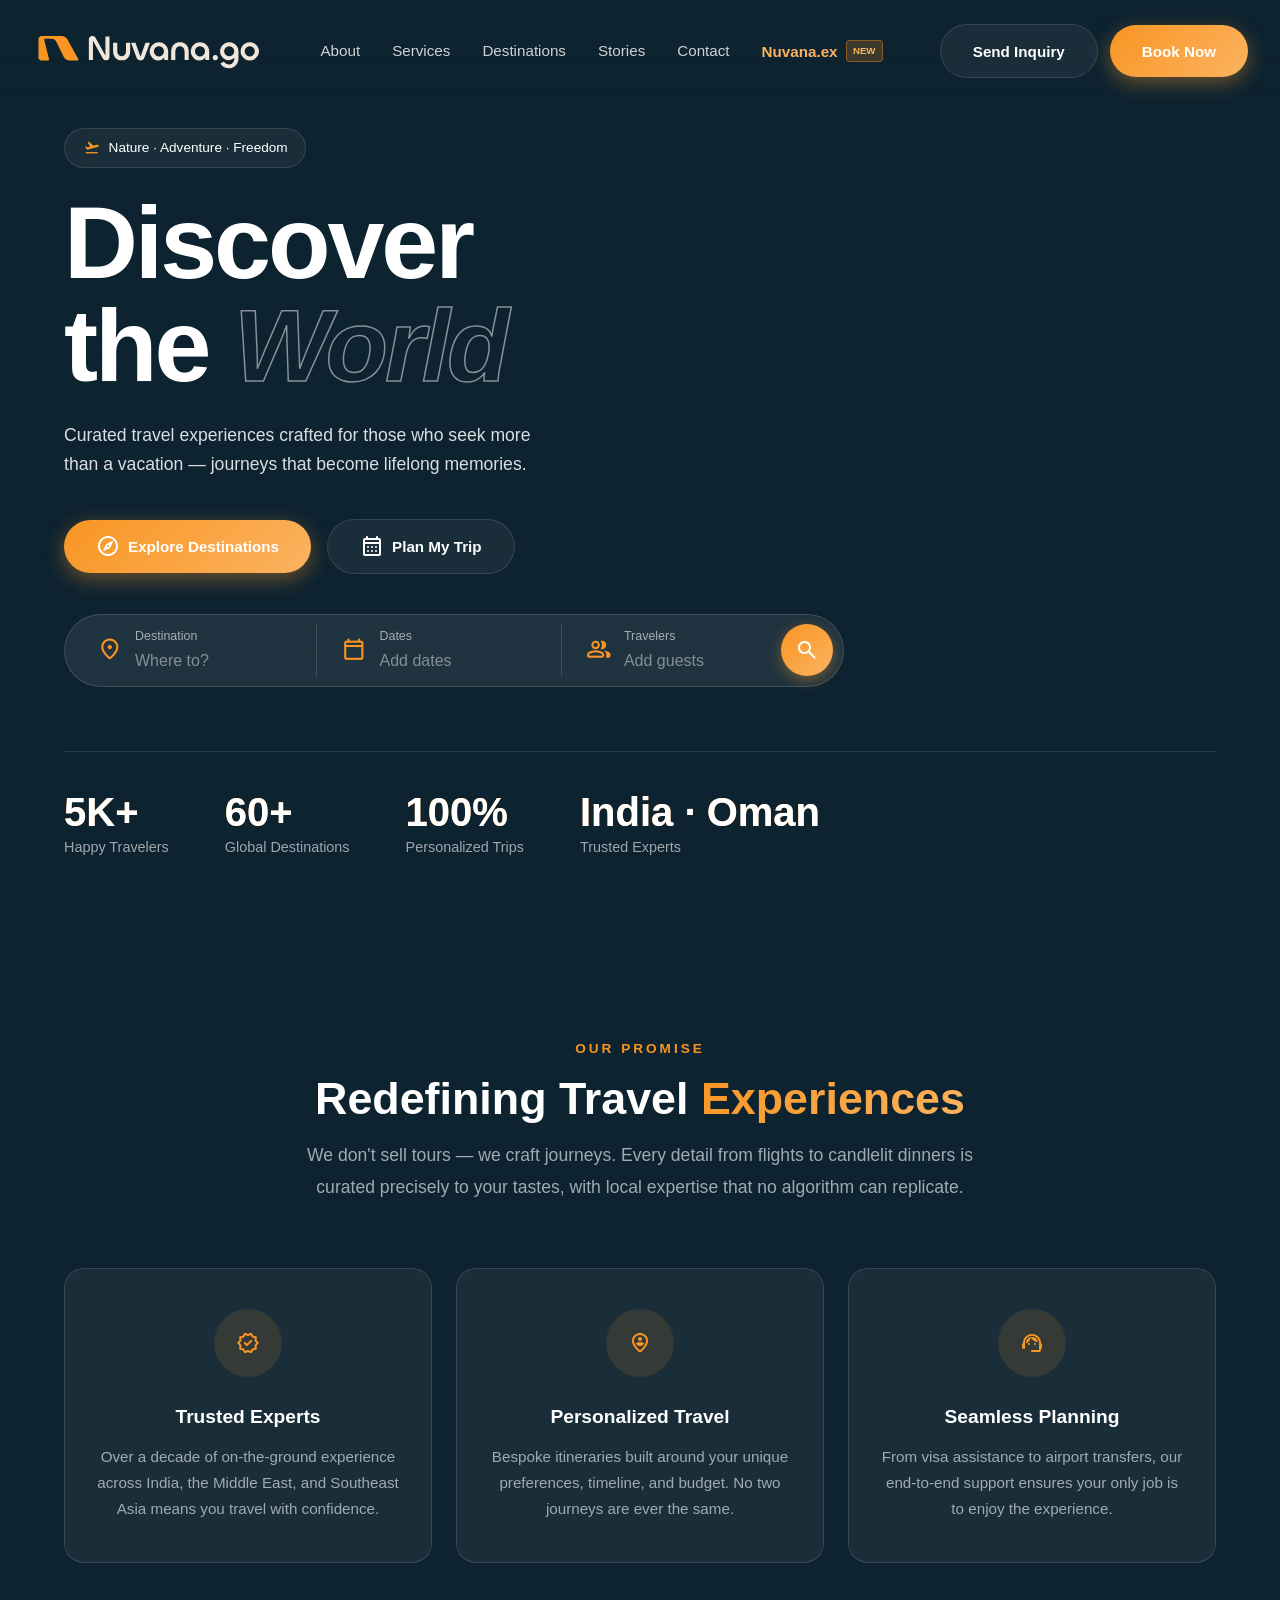
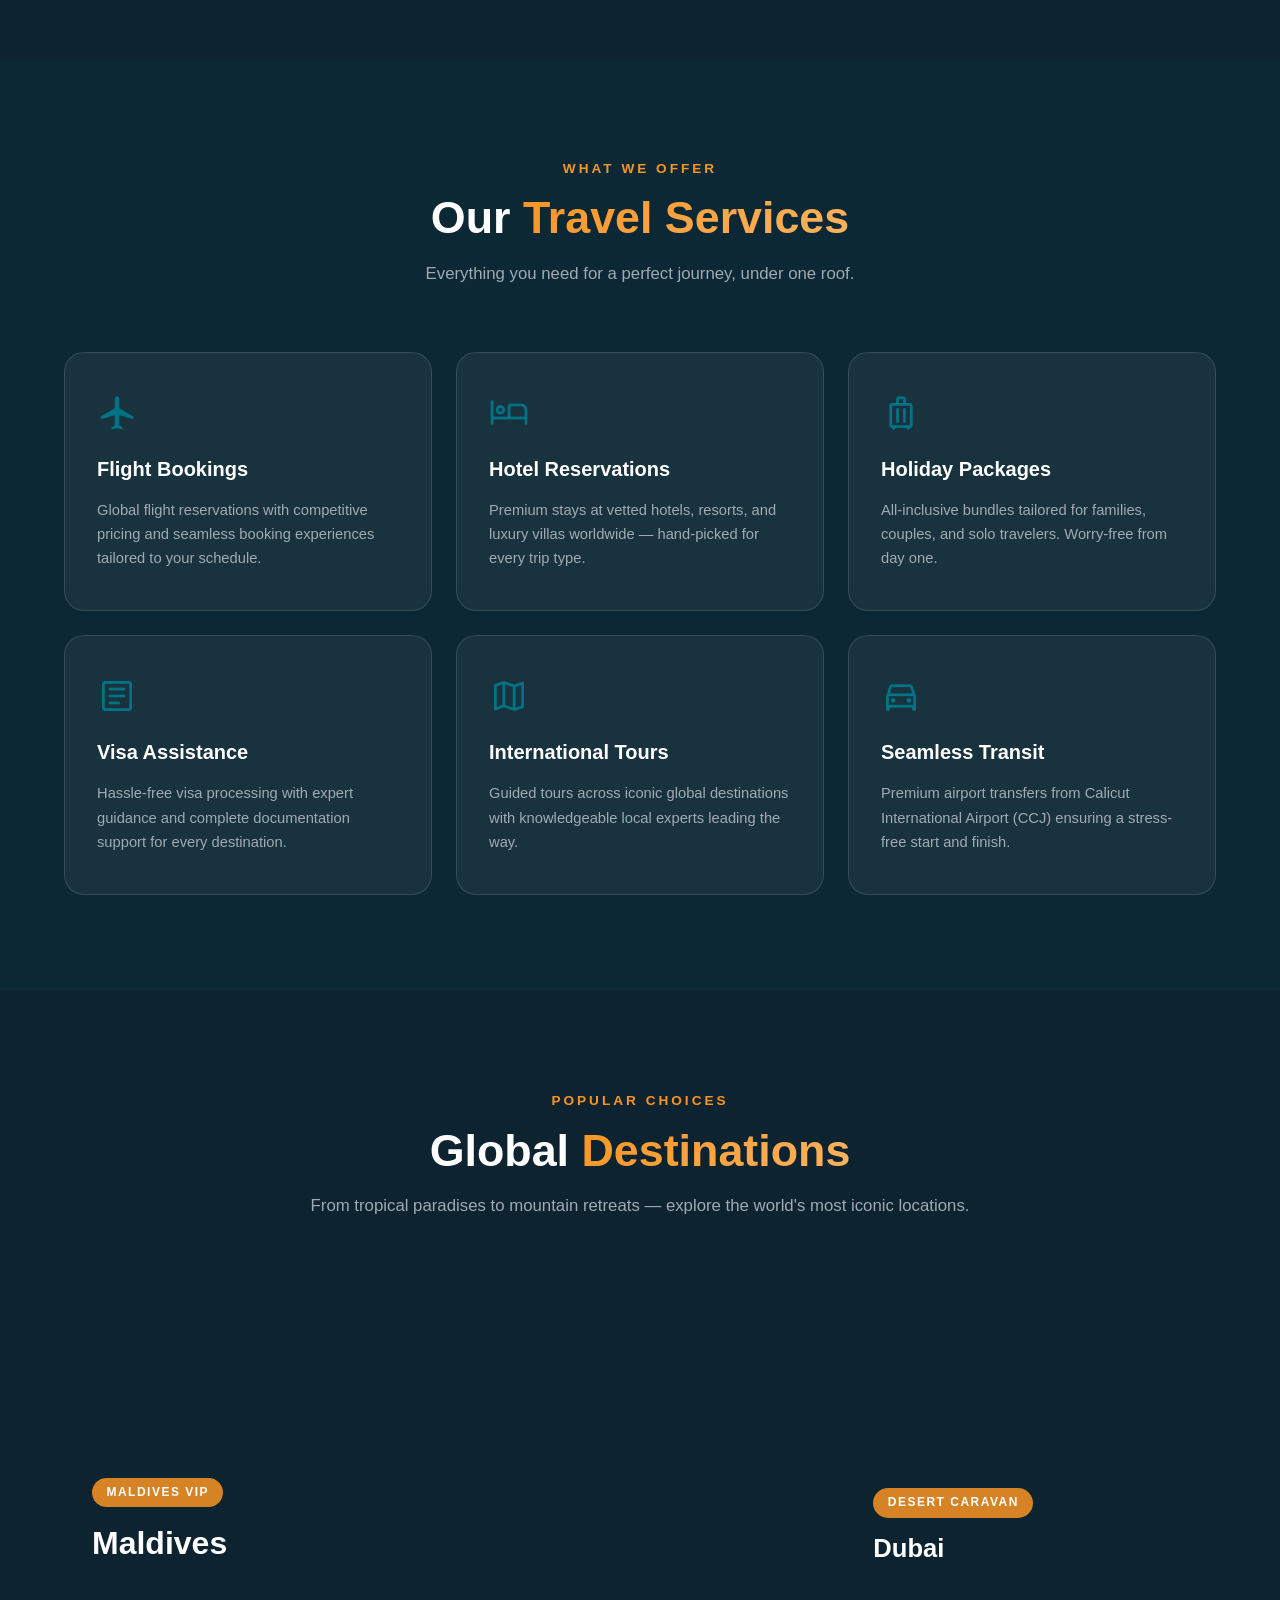
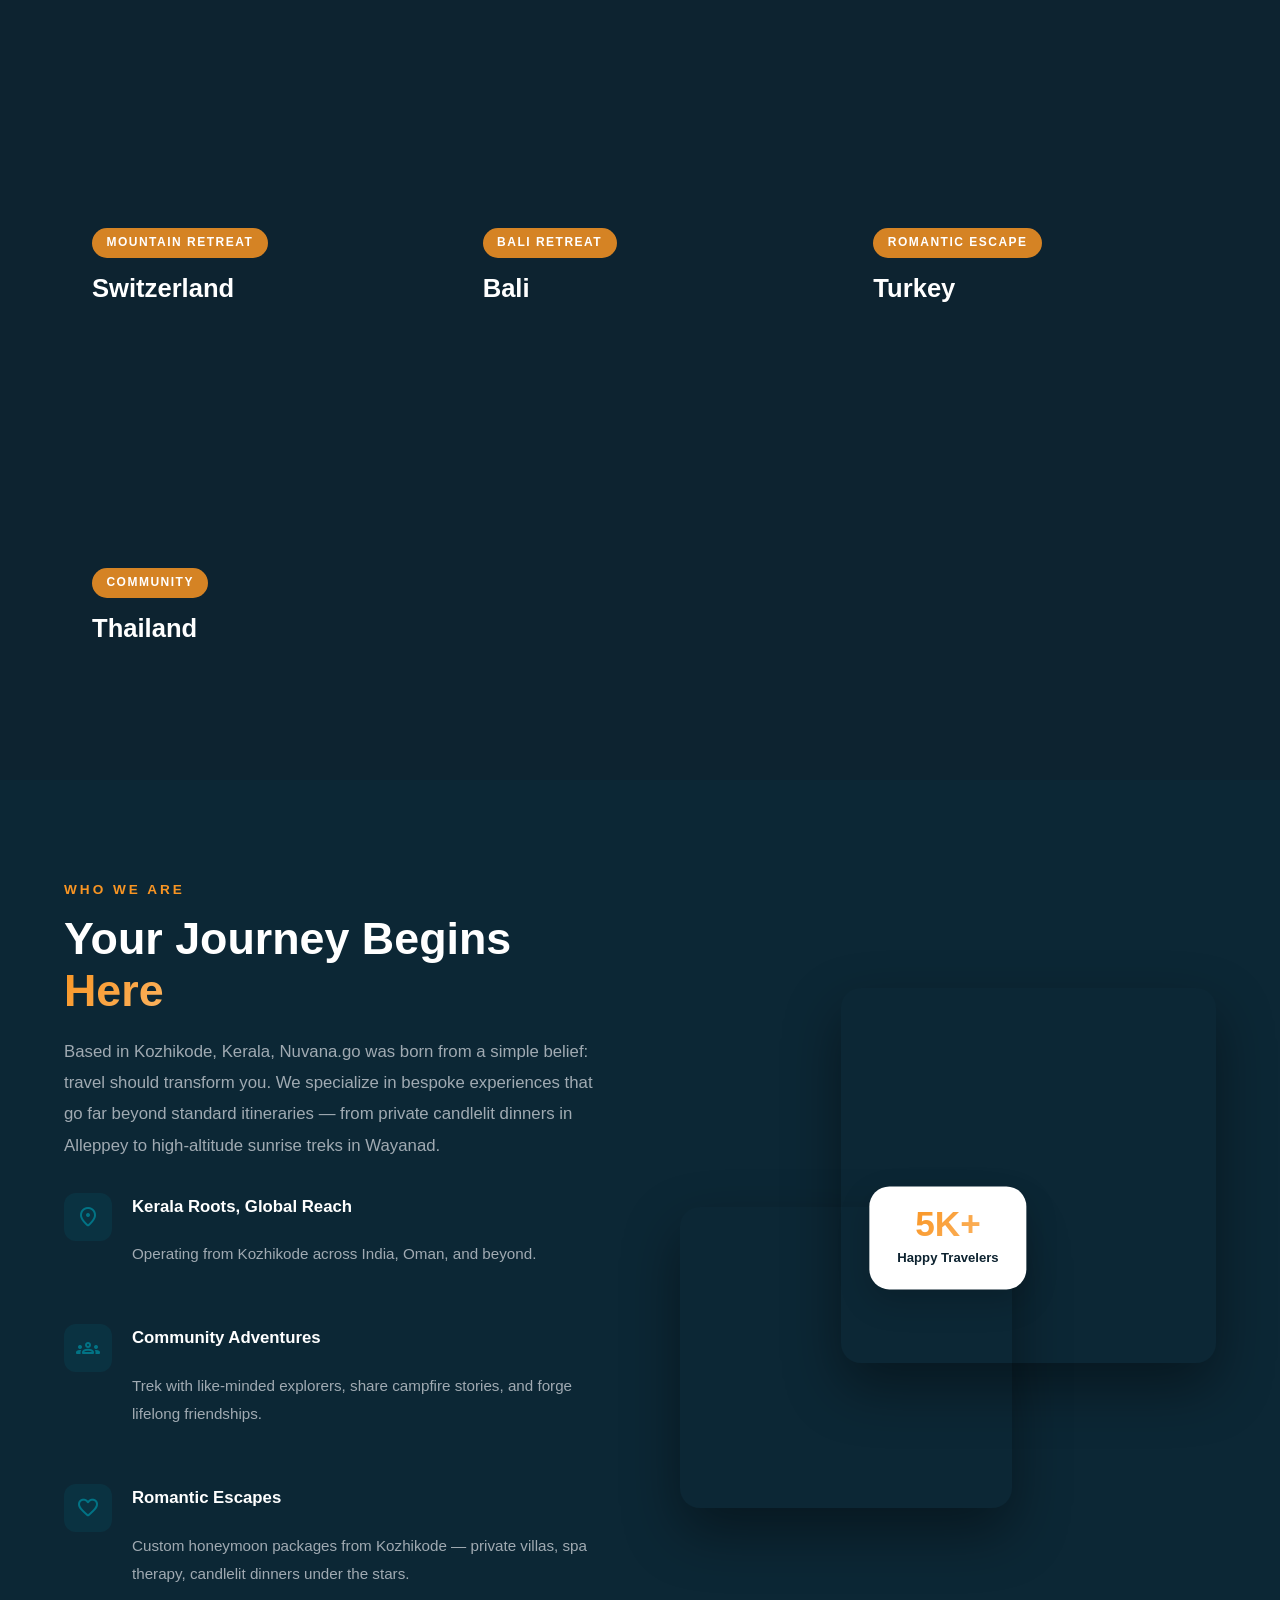
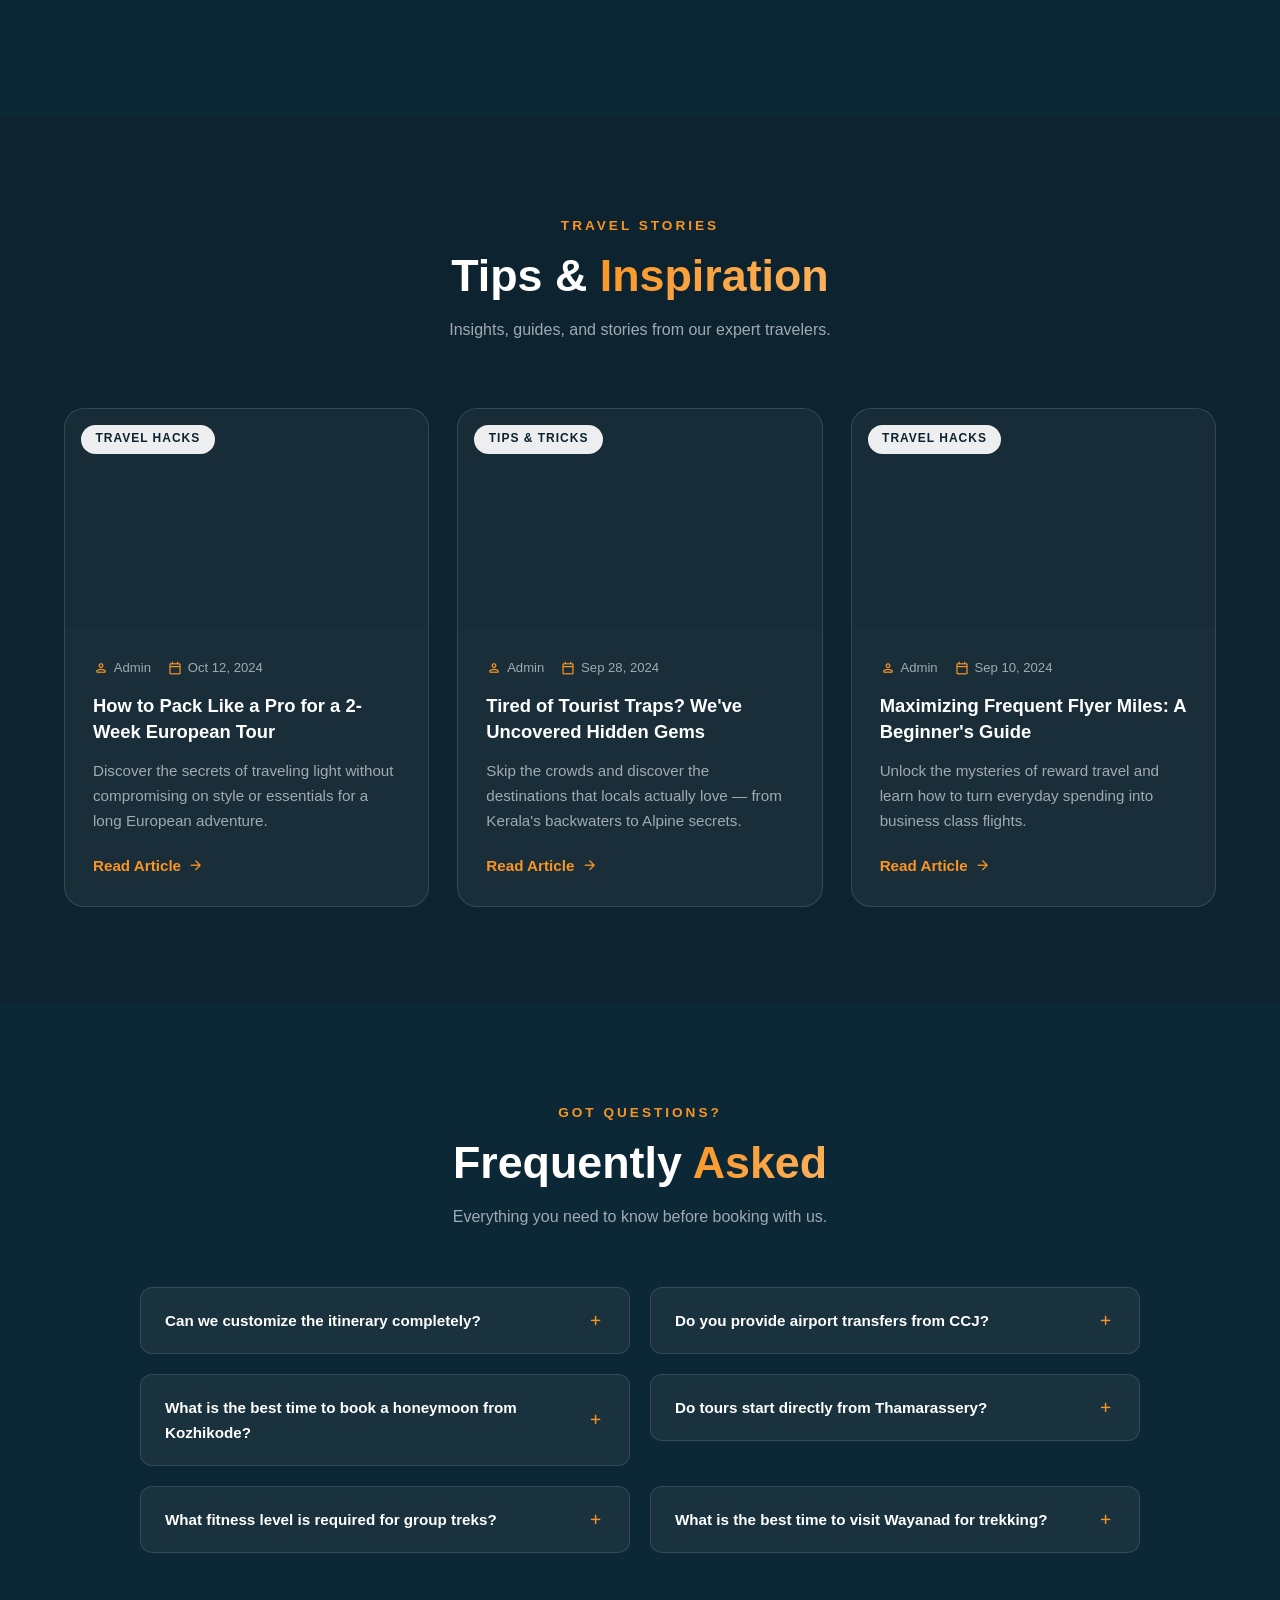
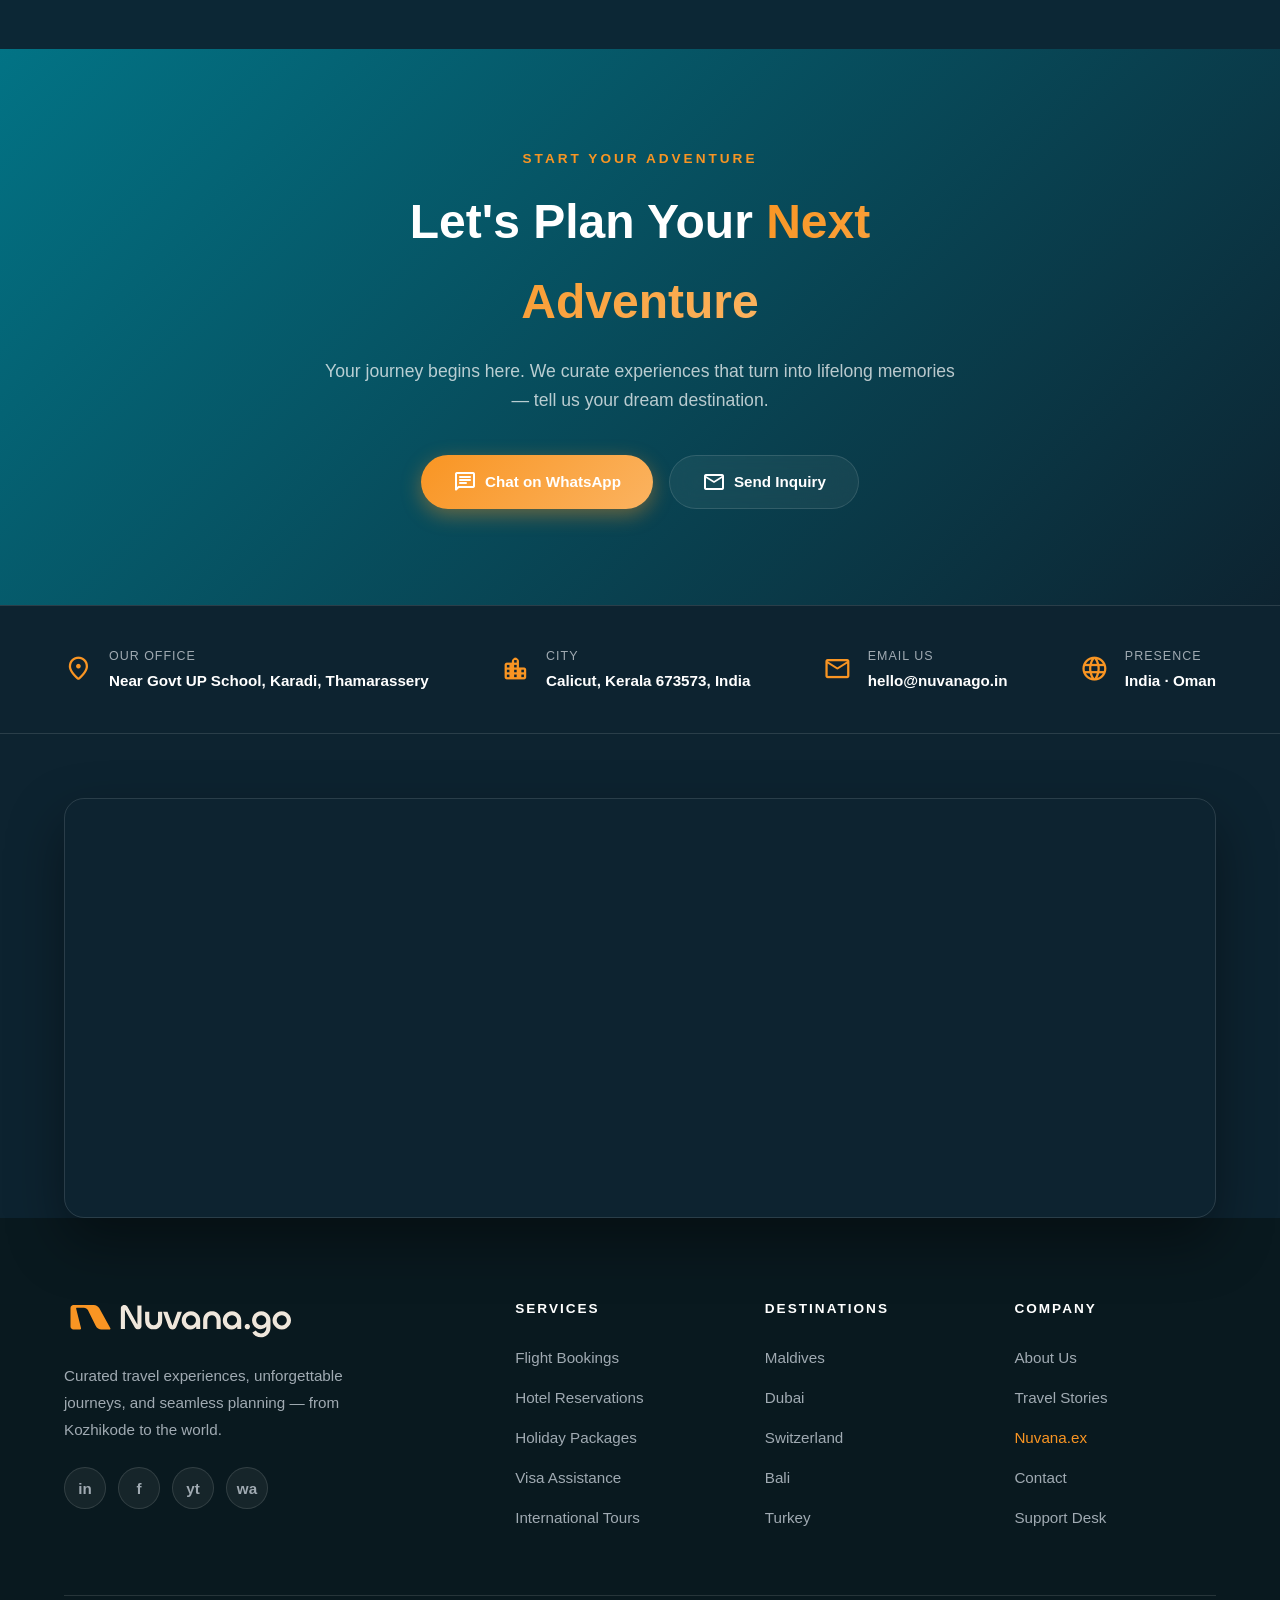
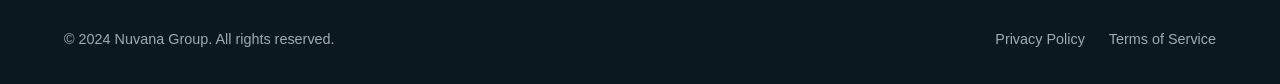
==== index.html @ dd081603 "name changes to index" ====
<!DOCTYPE html>
<html lang="en">
<head>
  <meta charset="UTF-8" />
  <meta name="viewport" content="width=device-width, initial-scale=1.0" />
  <title>Nuvana.go — Discover the World</title>
  <meta name="description" content="Nuvana.go offers curated travel experiences, unforgettable journeys, and seamless travel planning from Kozhikode, Kerala." />
  <link href="https://api.fontshare.com/v2/css?f[]=chillax@300,400,500,600,700&display=swap" rel="stylesheet" />
  <link href="https://fonts.googleapis.com/css2?family=Material+Symbols+Rounded:opsz,wght,FILL,GRAD@24,400,1,0" rel="stylesheet" />
  <style>
    /* ─── Design Tokens ─── */
    :root {
      --clr-bg:           #0d2330;
      --clr-primary:      #027385;
      --clr-accent:       #f99523;
      --clr-accent-light: #fbb360;
      --clr-secondary:    #efe7dc;
      --clr-white:        #ffffff;
      --clr-text-muted:   #a0aab2;
      --glass-bg:         rgba(239,231,220,0.06);
      --glass-border:     rgba(255,255,255,0.12);
      --shadow-sm:        0 4px 16px rgba(0,0,0,0.18);
      --shadow-md:        0 12px 32px rgba(0,0,0,0.28);
      --shadow-lg:        0 24px 56px rgba(0,0,0,0.40);
      --radius-sm:        12px;
      --radius-md:        20px;
      --radius-lg:        32px;
      --transition:       0.38s cubic-bezier(0.25,0.46,0.45,0.94);
      --font:             'Chillax', sans-serif;
    }

    /* ─── Reset ─── */
    *, *::before, *::after { box-sizing: border-box; margin: 0; padding: 0; }
    html { scroll-behavior: smooth; font-size: 16px; }
    body {
      font-family: var(--font);
      background: var(--clr-bg);
      color: var(--clr-white);
      line-height: 1.65;
      overflow-x: hidden;
    }
    a { color: inherit; text-decoration: none; transition: var(--transition); }
    ul { list-style: none; }
    img { max-width: 100%; display: block; }
    button { cursor: pointer; font-family: var(--font); border: none; background: none; }

    /* ─── Utility ─── */
    .container { width: 100%; max-width: 1200px; margin: 0 auto; padding: 0 1.5rem; }
    .container--wide { max-width: 1400px; padding: 0 2rem; }
    .section { padding: 6rem 0; position: relative; }
    .gradient-text {
      background: linear-gradient(135deg, var(--clr-accent), var(--clr-accent-light));
      -webkit-background-clip: text; background-clip: text; color: transparent;
    }
    .subtitle {
      display: inline-block;
      color: var(--clr-accent);
      font-size: 0.85rem;
      font-weight: 600;
      letter-spacing: 3px;
      text-transform: uppercase;
      margin-bottom: 0.75rem;
    }
    .section-title { font-size: clamp(2rem, 5vw, 2.8rem); font-weight: 700; line-height: 1.15; }
    .text-center { text-align: center; }

    /* ─── Brand Logo ─── */
    .brand-logo {
      width: auto;
      height: auto;
      max-width: 100%;
      max-height: 45px;
      object-fit: contain;
      flex-shrink: 0; /* Prevents squishing in flex containers */
      display: block;
    }
    .nav-logo-text {
      font-size: 1.5rem; font-weight: 700; letter-spacing: -0.03em;
      display: flex; align-items: center; gap: 0.4rem;
    }
    .nav-logo-text .dot { color: var(--clr-accent); }

    /* ─── Buttons ─── */
    .btn {
      display: inline-flex; align-items: center; justify-content: center; gap: 0.5rem;
      padding: 0.85rem 2rem; border-radius: 50px;
      font-weight: 600; font-size: 0.95rem; font-family: var(--font);
      transition: var(--transition); position: relative; overflow: hidden;
      border: none; cursor: pointer;
    }
    .btn-primary {
      background: linear-gradient(135deg, var(--clr-accent), var(--clr-accent-light));
      color: var(--clr-white);
      box-shadow: 0 6px 20px rgba(249,149,35,0.40);
    }
    .btn-primary:hover { transform: translateY(-3px); box-shadow: 0 10px 30px rgba(249,149,35,0.55); }
    .btn-glass {
      background: var(--glass-bg);
      backdrop-filter: blur(12px); -webkit-backdrop-filter: blur(12px);
      border: 1px solid var(--glass-border); color: var(--clr-white);
    }
    .btn-glass:hover { background: rgba(255,255,255,0.12); transform: translateY(-2px); }

    /* ─── Navbar ─── */
    .navbar {
      position: fixed; top: 0; left: 0; width: 100%;
      z-index: 100; padding: 1.5rem 0;
      transition: var(--transition);
    }
    .navbar.scrolled {
      background: rgba(13,35,48,0.92);
      backdrop-filter: blur(16px); -webkit-backdrop-filter: blur(16px);
      border-bottom: 1px solid var(--glass-border);
      padding: 1rem 0;
      box-shadow: var(--shadow-sm);
    }
    .nav-inner {
      display: flex; align-items: center; justify-content: space-between;
    }
    .nav-logo { display: flex; align-items: center; z-index: 101; }
    
    .nav-links { display: flex; align-items: center; gap: 2rem; }
    .nav-link {
      font-size: 0.95rem; font-weight: 500; opacity: 0.8;
      transition: var(--transition);
    }
    .nav-link:hover { opacity: 1; color: var(--clr-accent); }
    
    /* Special styling for Nuvana.ex */
    .nav-link.highlight {
      color: var(--clr-accent-light);
      font-weight: 600;
      display: flex;
      align-items: center;
      gap: 0.25rem;
      opacity: 1;
    }
    .nav-link.highlight::after {
      content: 'NEW';
      background: rgba(249,149,35,0.2);
      color: var(--clr-accent-light);
      font-size: 0.6rem;
      padding: 0.15rem 0.4rem;
      border-radius: 4px;
      margin-left: 0.25rem;
      border: 1px solid rgba(249,149,35,0.4);
    }

    .nav-cta { display: flex; align-items: center; gap: 0.75rem; }
    
    /* Mobile Menu Button */
    .mobile-btn {
      display: none; flex-direction: column; justify-content: space-between;
      width: 28px; height: 20px; cursor: pointer; z-index: 102;
    }
    .mobile-btn span {
      display: block; height: 2.5px; width: 100%;
      background: var(--clr-white); border-radius: 99px;
      transition: all 0.4s cubic-bezier(0.68, -0.55, 0.265, 1.55);
    }
    .mobile-btn.active span:nth-child(1) { transform: translateY(8.5px) rotate(45deg); }
    .mobile-btn.active span:nth-child(2) { opacity: 0; }
    .mobile-btn.active span:nth-child(3) { transform: translateY(-9px) rotate(-45deg); }

    /* Mobile Menu Drawer */
    .mobile-menu {
      position: fixed; top: 0; left: 0; width: 100%; height: 100vh;
      background: rgba(13,35,48,0.98);
      backdrop-filter: blur(20px); -webkit-backdrop-filter: blur(20px);
      z-index: 99;
      display: flex; flex-direction: column; align-items: center; justify-content: center;
      gap: 2rem;
      opacity: 0; pointer-events: none;
      transform: translateY(-20px);
      transition: var(--transition);
    }
    .mobile-menu.open {
      opacity: 1; pointer-events: auto; transform: translateY(0);
    }
    .mobile-menu .nav-link { font-size: 1.25rem; }
    .mobile-menu .nav-cta { display: flex; flex-direction: column; width: 100%; max-width: 250px; margin-top: 1rem; }
    .mobile-menu .btn { width: 100%; }

    /* ─── Hero ─── */
    .hero {
      min-height: 100vh;
      display: flex; flex-direction: column; justify-content: flex-end;
      position: relative; overflow: hidden; padding-bottom: 5rem;
    }
    .hero-bg {
      position: absolute; inset: 0; z-index: 0;
      background:
        linear-gradient(to bottom, rgba(13,35,48,0.3) 0%, rgba(13,35,48,0) 35%, rgba(13,35,48,0.7) 75%, var(--clr-bg) 100%),
        url('https://images.unsplash.com/photo-1476514525535-07fb3b4ae5f1?w=1600&auto=format&fit=crop&q=80') center/cover no-repeat;
    }
    .hero-content { position: relative; z-index: 2; padding-top: 8rem; }
    .hero-badge {
      display: inline-flex; align-items: center; gap: 0.5rem;
      background: var(--glass-bg); backdrop-filter: blur(10px);
      border: 1px solid var(--glass-border);
      border-radius: 50px; padding: 0.5rem 1.1rem;
      font-size: 0.85rem; font-weight: 500; margin-bottom: 1.5rem;
    }
    .hero-badge .material-symbols-rounded { font-size: 1.1rem; color: var(--clr-accent); }
    .hero-title {
      font-size: clamp(3.2rem, 8vw, 7.5rem);
      font-weight: 700; line-height: 1;
      letter-spacing: -0.03em;
      margin-bottom: 1.5rem;
    }
    .hero-title .italic {
      font-style: italic;
      -webkit-text-stroke: 1.5px rgba(255,255,255,0.5);
      color: transparent;
    }
    .hero-sub {
      color: rgba(255,255,255,0.85);
      font-size: 1.1rem; max-width: 480px;
      margin-bottom: 2.5rem;
    }
    .hero-actions { display: flex; align-items: center; gap: 1rem; flex-wrap: wrap; }
    .hero-stats {
      display: flex; gap: 3.5rem;
      margin-top: 4rem; padding-top: 2.5rem;
      border-top: 1px solid rgba(255,255,255,0.1);
    }
    .hero-stat h3 {
      font-size: clamp(2rem, 4vw, 2.5rem); font-weight: 700; line-height: 1;
      color: var(--clr-white);
    }
    .hero-stat p { font-size: 0.9rem; color: rgba(255,255,255,0.6); margin-top: 0.25rem; }

    /* ─── Search Widget ─── */
    .search-bar {
      display: flex; align-items: stretch;
      background: rgba(255,255,255,0.08);
      backdrop-filter: blur(20px); -webkit-backdrop-filter: blur(20px);
      border: 1px solid rgba(255,255,255,0.14);
      border-radius: 100px;
      padding: 0.6rem 0.6rem 0.6rem 2rem;
      gap: 0; max-width: 780px;
      margin-top: 2.5rem;
    }
    .search-field {
      display: flex; align-items: center; gap: 0.75rem;
      flex: 1; min-width: 0;
    }
    .search-field + .search-field {
      border-left: 1px solid rgba(255,255,255,0.15);
      padding-left: 1.5rem; margin-left: 1.5rem;
    }
    .search-field .material-symbols-rounded { color: var(--clr-accent); font-size: 1.6rem; flex-shrink: 0; }
    .search-field label { font-size: 0.78rem; color: rgba(255,255,255,0.6); font-weight: 500; display: block; margin-bottom: 2px;}
    .search-field input {
      background: none; border: none; outline: none;
      color: var(--clr-white); font-family: var(--font);
      font-size: 1rem; font-weight: 600; width: 100%;
    }
    .search-field input::placeholder { color: rgba(255,255,255,0.45); font-weight: 400; }
    .btn-search {
      background: linear-gradient(135deg, var(--clr-accent), var(--clr-accent-light));
      color: var(--clr-white); border-radius: 50px;
      width: 52px; height: 52px;
      display: flex; align-items: center; justify-content: center;
      flex-shrink: 0; box-shadow: 0 4px 14px rgba(249,149,35,0.4);
      transition: var(--transition);
    }
    .btn-search:hover { transform: scale(1.05); box-shadow: 0 6px 22px rgba(249,149,35,0.6); }

    /* ─── Why Us ─── */
    .why-section { background: var(--clr-bg); }
    .why-intro { max-width: 680px; margin: 0 auto 4rem; text-align: center; }
    .why-intro p { color: var(--clr-text-muted); font-size: 1.1rem; line-height: 1.8; margin-top: 1rem; }
    .why-grid { display: grid; grid-template-columns: repeat(3, 1fr); gap: 1.5rem; }
    .why-card {
      background: var(--glass-bg); border: 1px solid var(--glass-border);
      border-radius: var(--radius-md); padding: 2.5rem 2rem;
      text-align: center; transition: var(--transition);
    }
    .why-card:hover { border-color: rgba(249,149,35,0.3); transform: translateY(-6px); box-shadow: var(--shadow-md); }
    .why-icon {
      width: 68px; height: 68px;
      background: rgba(249,149,35,0.12); border-radius: 50%;
      display: flex; align-items: center; justify-content: center;
      margin: 0 auto 1.5rem; font-size: 2rem; color: var(--clr-accent);
    }
    .why-card h4 { font-size: 1.2rem; margin-bottom: 0.75rem; }
    .why-card p { color: var(--clr-text-muted); font-size: 0.95rem; line-height: 1.7; }

    /* ─── Services ─── */
    .services-section { background: rgba(2,115,133,0.06); }
    .services-header { text-align: center; margin-bottom: 4rem; }
    .services-header p { color: var(--clr-text-muted); margin-top: 1rem; font-size: 1.05rem; }
    .services-grid { display: grid; grid-template-columns: repeat(auto-fit, minmax(300px, 1fr)); gap: 1.5rem; }
    .service-card {
      background: var(--glass-bg); border: 1px solid var(--glass-border);
      border-radius: var(--radius-md); padding: 2.5rem 2rem;
      position: relative; overflow: hidden; transition: var(--transition);
    }
    .service-card::before {
      content: ''; position: absolute; inset: 0;
      background: linear-gradient(135deg, var(--clr-primary), var(--clr-bg));
      opacity: 0; transition: var(--transition); z-index: 0;
    }
    .service-card:hover { transform: translateY(-8px); border-color: transparent; box-shadow: var(--shadow-md); }
    .service-card:hover::before { opacity: 1; }
    .service-card > * { position: relative; z-index: 1; }
    .service-icon {
      font-size: 2.5rem; color: var(--clr-primary);
      margin-bottom: 1.25rem; transition: var(--transition);
      display: block;
    }
    .service-card:hover .service-icon { color: var(--clr-accent); transform: scale(1.1) rotate(5deg); }
    .service-card h3 { font-size: 1.25rem; margin-bottom: 0.75rem; transition: var(--transition); }
    .service-card p { color: var(--clr-text-muted); font-size: 0.92rem; line-height: 1.65; transition: var(--transition); }
    .service-card:hover p { color: rgba(255,255,255,0.8); }

    /* ─── Destinations ─── */
    .destinations-section { overflow: hidden; }
    .dest-header { text-align: center; margin-bottom: 4rem; }
    .dest-header p { color: var(--clr-text-muted); margin-top: 1rem; font-size: 1.05rem; }
    .dest-grid {
      display: grid;
      grid-template-columns: repeat(3, 1fr);
      grid-template-rows: auto auto;
      gap: 1.25rem;
    }
    .dest-card {
      border-radius: var(--radius-md); overflow: hidden;
      position: relative; cursor: pointer; min-height: 320px;
    }
    .dest-card.featured { grid-column: span 2; }
    .dest-img {
      position: absolute; inset: 0;
      background-size: cover; background-position: center;
      transition: transform 0.6s cubic-bezier(0.25,0.46,0.45,0.94);
    }
    .dest-card:hover .dest-img { transform: scale(1.08); }
    .dest-overlay {
      position: absolute; bottom: 0; left: 0; right: 0;
      background: linear-gradient(to top, rgba(13,35,48,0.95) 0%, rgba(13,35,48,0) 100%);
      padding: 3rem 1.75rem 1.75rem;
      transform: translateY(0);
    }
    .dest-tag {
      display: inline-block;
      background: rgba(249,149,35,0.85);
      backdrop-filter: blur(6px);
      color: var(--clr-white);
      font-size: 0.75rem; font-weight: 700;
      text-transform: uppercase; letter-spacing: 1.5px;
      padding: 0.3rem 0.9rem; border-radius: 50px;
      margin-bottom: 0.6rem;
    }
    .dest-overlay h3 { font-size: 1.6rem; color: var(--clr-white); margin-bottom: 0.4rem; }
    .dest-card.featured .dest-overlay h3 { font-size: 2rem; }
    .dest-overlay p {
      color: rgba(255,255,255,0.8); font-size: 0.95rem;
      max-height: 0; overflow: hidden;
      transition: max-height 0.4s ease, opacity 0.4s ease, margin 0.4s ease;
      opacity: 0; margin-top: 0;
    }
    @media (hover: hover) {
      .dest-card:hover .dest-overlay p { max-height: 100px; opacity: 1; margin-top: 0.5rem; }
    }
    @media (hover: none) {
      .dest-overlay p { max-height: 100px; opacity: 1; margin-top: 0.5rem; }
    }
    
    /* destination bg images */
    .dest-maldives   { background-image: url('https://images.unsplash.com/photo-1514282401047-d79a71a590e8?w=800&auto=format&q=75'); }
    .dest-dubai      { background-image: url('https://images.unsplash.com/photo-1512453979798-5ea266f8880c?w=800&auto=format&q=75'); }
    .dest-switzerland{ background-image: url('https://images.unsplash.com/photo-1530122037265-a5f1f91d3b99?w=800&auto=format&q=75'); }
    .dest-bali       { background-image: url('https://images.unsplash.com/photo-1537996194471-e657df975ab4?w=800&auto=format&q=75'); }
    .dest-turkey     { background-image: url('https://images.unsplash.com/photo-1541432901042-2d8bd64b4a9b?w=800&auto=format&q=75'); }
    .dest-thailand   { background-image: url('https://images.unsplash.com/photo-1504214208698-ea1916a2195a?w=800&auto=format&q=75'); }

    /* ─── About ─── */
    .about-section { background: rgba(2,115,133,0.05); }
    .about-grid { display: grid; grid-template-columns: 1fr 1fr; gap: 5rem; align-items: center; }
    .about-text p { color: var(--clr-text-muted); font-size: 1.05rem; line-height: 1.85; margin: 1.25rem 0 2rem; }
    .values-list { display: flex; flex-direction: column; gap: 1.5rem; }
    .value-item { display: flex; align-items: flex-start; gap: 1.25rem; }
    .value-icon {
      width: 48px; height: 48px; flex-shrink: 0;
      background: rgba(2,115,133,0.15); border-radius: var(--radius-sm);
      display: flex; align-items: center; justify-content: center;
      color: var(--clr-primary); font-size: 1.6rem;
    }
    .value-item h4 { font-size: 1.05rem; margin-bottom: 0.25rem; }
    .value-item p { color: var(--clr-text-muted); font-size: 0.95rem; }
    .about-visual { position: relative; }
    .img-stack { position: relative; height: 520px; }
    .img-card {
      position: absolute; border-radius: var(--radius-md);
      background-size: cover; background-position: center;
      box-shadow: var(--shadow-lg);
    }
    .img-card-1 {
      width: 70%; height: 72%; top: 0; right: 0;
      background-image: url('https://images.unsplash.com/photo-1469854523086-cc02fe5d8800?w=600&auto=format&q=80');
    }
    .img-card-2 {
      width: 62%; height: 58%; bottom: 0; left: 0; z-index: 2;
      background-image: url('https://images.unsplash.com/photo-1501555088652-021faa106b9b?w=600&auto=format&q=80');
    }
    .floating-badge {
      position: absolute; top: 48%; left: 50%;
      transform: translate(-50%, -50%);
      z-index: 3;
      background: var(--clr-white); border-radius: var(--radius-md);
      padding: 1.25rem 1.75rem; text-align: center;
      box-shadow: 0 12px 32px rgba(0,0,0,0.18);
      animation: float 3.5s ease-in-out infinite;
    }
    .floating-badge .num {
      font-size: 2.2rem; font-weight: 800; line-height: 1;
      background: linear-gradient(135deg, var(--clr-accent), var(--clr-accent-light));
      -webkit-background-clip: text; background-clip: text; color: transparent;
    }
    .floating-badge .label { font-size: 0.82rem; font-weight: 600; color: var(--clr-bg); margin-top: 0.2rem; }
    @keyframes float { 0%,100%{transform:translate(-50%,-50%) translateY(0)} 50%{transform:translate(-50%,-50%) translateY(-10px)} }

    /* ─── Blog ─── */
    .blog-section { background: var(--clr-bg); }
    .blog-header { text-align: center; margin-bottom: 4rem; }
    .blog-header p { color: var(--clr-text-muted); margin-top: 1rem; }
    .blog-grid { display: grid; grid-template-columns: repeat(3, 1fr); gap: 1.75rem; }
    .blog-card {
      background: var(--glass-bg); border: 1px solid var(--glass-border);
      border-radius: var(--radius-md); overflow: hidden;
      display: flex; flex-direction: column;
      transition: var(--transition);
    }
    .blog-card:hover { transform: translateY(-8px); box-shadow: var(--shadow-md); border-color: rgba(249,149,35,0.2); }
    .blog-thumb {
      height: 220px; position: relative; overflow: hidden;
      background-size: cover; background-position: center;
    }
    .blog-thumb::after {
      content: ''; position: absolute; inset: 0;
      background: rgba(13,35,48,0.2); transition: var(--transition);
    }
    .blog-card:hover .blog-thumb::after { background: transparent; }
    .blog-category {
      position: absolute; top: 1rem; left: 1rem; z-index: 1;
      background: rgba(255,255,255,0.92); backdrop-filter: blur(6px);
      color: var(--clr-bg); font-size: 0.75rem; font-weight: 700;
      text-transform: uppercase; letter-spacing: 1px;
      padding: 0.3rem 0.9rem; border-radius: 50px;
    }
    .blog-body { padding: 1.75rem; flex: 1; display: flex; flex-direction: column; }
    .blog-meta {
      display: flex; gap: 1rem; align-items: center;
      color: var(--clr-text-muted); font-size: 0.82rem;
      margin-bottom: 0.9rem;
    }
    .blog-meta span { display: flex; align-items: center; gap: 0.3rem; }
    .blog-meta .material-symbols-rounded { font-size: 1rem; color: var(--clr-accent); }
    .blog-card h3 { color: var(--clr-white); font-size: 1.15rem; line-height: 1.45; margin-bottom: 0.75rem; transition: var(--transition); }
    .blog-card:hover h3 { color: var(--clr-accent); }
    .blog-card p { color: var(--clr-text-muted); font-size: 0.95rem; line-height: 1.65; flex: 1; margin-bottom: 1.25rem; }
    .read-more {
      display: inline-flex; align-items: center; gap: 0.4rem;
      color: var(--clr-accent); font-weight: 600; font-size: 0.95rem;
    }
    .read-more .material-symbols-rounded { font-size: 1.1rem; transition: transform 0.3s; }
    .blog-card:hover .read-more .material-symbols-rounded { transform: translateX(5px); }
    .blog-thumb-1 { background-image: url('https://images.unsplash.com/photo-1558618666-fcd25c85cd64?w=600&auto=format&q=75'); }
    .blog-thumb-2 { background-image: url('https://images.unsplash.com/photo-1436491865332-7a61a109cc05?w=600&auto=format&q=75'); }
    .blog-thumb-3 { background-image: url('https://images.unsplash.com/photo-1506197603052-3cc9c3a201bd?w=600&auto=format&q=75'); }

    /* ─── FAQ ─── */
    .faq-section { background: rgba(2,115,133,0.05); }
    .faq-header { text-align: center; margin-bottom: 3.5rem; }
    .faq-header p { color: var(--clr-text-muted); margin-top: 1rem; }
    .faq-grid { display: grid; grid-template-columns: 1fr 1fr; gap: 1.25rem; max-width: 1000px; margin: 0 auto; }
    .faq-item {
      background: var(--glass-bg); border: 1px solid var(--glass-border);
      border-radius: var(--radius-sm); overflow: hidden;
      transition: var(--transition);
      align-self: start;
    }
    .faq-item.open { border-color: rgba(249,149,35,0.3); background: rgba(255,255,255,0.02); }
    .faq-q {
      display: flex; align-items: center; justify-content: space-between;
      gap: 1rem; padding: 1.25rem 1.5rem;
      cursor: pointer; font-weight: 600; font-size: 0.95rem;
      user-select: none;
    }
    .faq-q .material-symbols-rounded {
      font-size: 1.2rem; color: var(--clr-accent);
      flex-shrink: 0; transition: transform 0.4s ease;
    }
    .faq-item.open .faq-q .material-symbols-rounded { transform: rotate(45deg); }
    .faq-a {
      padding: 0 1.5rem; max-height: 0; overflow: hidden;
      color: var(--clr-text-muted); font-size: 0.95rem; line-height: 1.7;
      transition: max-height 0.4s ease, padding 0.4s ease;
    }
    .faq-item.open .faq-a { max-height: 300px; padding: 0 1.5rem 1.25rem; }

    /* ─── CTA ─── */
    .cta-section {
      position: relative; overflow: hidden; text-align: center;
      background: linear-gradient(135deg, var(--clr-primary) 0%, var(--clr-bg) 100%);
    }
    .cta-section::before {
      content: ''; position: absolute; inset: 0;
      background: url('https://images.unsplash.com/photo-1476514525535-07fb3b4ae5f1?w=1200&auto=format&q=60') center/cover;
      opacity: 0.08;
    }
    .cta-inner { position: relative; z-index: 1; max-width: 640px; margin: 0 auto; }
    .cta-inner h2 { font-size: clamp(2rem, 4vw, 3rem); margin-bottom: 1rem; }
    .cta-inner p { color: rgba(255,255,255,0.72); font-size: 1.1rem; margin-bottom: 2.5rem; }
    .cta-actions { display: flex; gap: 1rem; justify-content: center; flex-wrap: wrap; }

    /* ─── Contact Strip ─── */
    .contact-strip {
      background: var(--clr-bg);
      border-top: 1px solid var(--glass-border);
      border-bottom: 1px solid var(--glass-border);
    }
    .contact-strip-inner {
      display: flex; align-items: center; justify-content: space-between;
      gap: 2rem; flex-wrap: wrap;
      padding: 2.5rem 1.5rem;
    }
    .contact-item { display: flex; align-items: center; gap: 1rem; }
    .contact-item .material-symbols-rounded { color: var(--clr-accent); font-size: 1.8rem; }
    .contact-item .label { font-size: 0.78rem; color: var(--clr-text-muted); text-transform: uppercase; letter-spacing: 1px; }
    .contact-item .value { font-weight: 600; font-size: 0.95rem; margin-top: 0.1rem; }

    /* ─── Map Container ─── */
    .map-container {
      width: 100%;
      height: 420px;
      border-radius: var(--radius-md);
      overflow: hidden;
      border: 1px solid var(--glass-border);
      box-shadow: var(--shadow-lg);
      position: relative;
    }
    .map-container iframe {
      width: 100%;
      height: 100%;
      border: 0;
      /* Converts standard Google Map into a beautiful Dark Mode theme */
      filter: invert(90%) hue-rotate(180deg) brightness(85%) contrast(90%);
      transition: var(--transition);
    }
    .map-container:hover iframe { filter: invert(90%) hue-rotate(180deg) brightness(100%) contrast(100%); }

    /* ─── Footer ─── */
    .footer { background: #09191f; padding: 5rem 0 2rem; }
    .footer-grid {
      display: grid; grid-template-columns: 2fr 1fr 1fr 1fr;
      gap: 3rem; margin-bottom: 4rem;
    }
    .footer-brand .brand-logo { margin-bottom: 1.25rem; }
    .footer-brand p { color: var(--clr-text-muted); font-size: 0.95rem; line-height: 1.75; max-width: 320px; margin-bottom: 1.5rem; }
    .social-links { display: flex; gap: 0.75rem; }
    .social-link {
      width: 42px; height: 42px; border-radius: 50%;
      background: var(--glass-bg); border: 1px solid var(--glass-border);
      display: flex; align-items: center; justify-content: center;
      font-size: 0.95rem; font-weight: 700; color: var(--clr-text-muted);
      transition: var(--transition);
    }
    .social-link:hover { background: var(--clr-accent); color: var(--clr-white); border-color: transparent; transform: translateY(-3px);}
    .footer-col h4 { font-size: 0.85rem; text-transform: uppercase; letter-spacing: 2px; color: var(--clr-white); margin-bottom: 1.5rem; }
    .footer-col ul { display: flex; flex-direction: column; gap: 0.85rem; }
    .footer-col a { color: var(--clr-text-muted); font-size: 0.95rem; transition: var(--transition); }
    .footer-col a:hover { color: var(--clr-accent); }
    .footer-bottom {
      border-top: 1px solid var(--glass-border);
      padding-top: 2rem;
      display: flex; align-items: center; justify-content: space-between;
      flex-wrap: wrap; gap: 1rem;
    }
    .footer-bottom p { color: var(--clr-text-muted); font-size: 0.9rem; }
    .footer-legal { display: flex; gap: 1.5rem; }
    .footer-legal a { color: var(--clr-text-muted); font-size: 0.9rem; transition: var(--transition); }
    .footer-legal a:hover { color: var(--clr-accent); }

    /* ─── Animations ─── */
    .reveal { opacity: 0; transform: translateY(32px); transition: opacity 0.7s ease, transform 0.7s ease; }
    .reveal.visible { opacity: 1; transform: translateY(0); }

    /* ─── Responsive (Tablets & Mobile) ─── */
    @media (max-width: 1024px) {
      .about-grid { grid-template-columns: 1fr; gap: 3rem; }
      .about-visual { display: none; }
      .footer-grid { grid-template-columns: 1fr 1fr; }
      .dest-grid { grid-template-columns: 1fr 1fr; }
      .dest-card.featured { grid-column: span 2; }
    }
    @media (max-width: 768px) {
      .section { padding: 4rem 0; }
      .nav-links, .nav-cta { display: none; }
      .mobile-btn { display: flex; }
      .why-grid { grid-template-columns: 1fr; }
      .services-grid { grid-template-columns: 1fr; }
      .dest-grid { grid-template-columns: 1fr; }
      .dest-card.featured { grid-column: span 1; }
      .dest-card { min-height: 380px; }
      .blog-grid { grid-template-columns: 1fr; }
      .faq-grid { grid-template-columns: 1fr; }
      .footer-grid { grid-template-columns: 1fr; gap: 2rem; }
      .hero-stats { flex-direction: column; gap: 2rem; border-top: none; padding-top: 1rem; margin-top: 2.5rem;}
      
      .contact-strip-inner { flex-direction: column; align-items: flex-start; gap: 1.5rem;}
      .cta-actions { flex-direction: column; }
      .cta-actions .btn { width: 100%; justify-content: center;}

      /* Mobile Search Widget Restyling */
      .search-bar { 
        flex-direction: column;
        border-radius: var(--radius-md);
        padding: 1.5rem;
        gap: 1.25rem;
      }
      .search-field { gap: 1rem; }
      .search-field + .search-field {
        border-left: none;
        border-top: 1px solid rgba(255,255,255,0.15);
        padding-left: 0; margin-left: 0; padding-top: 1.25rem;
      }
      .btn-search {
        width: 100%; border-radius: 12px; height: 50px;
        margin-top: 0.5rem;
      }
    }
  </style>
</head>
<body>

  <!-- ══════════════════════════════════ NAVBAR ══════════════════════════════════ -->
  <nav class="navbar" id="navbar">
    <div class="container--wide container nav-inner">
      <a href="#" class="nav-logo" aria-label="Nuvana.go Home">
        <!-- New Brand Logo injected here with text fallback logic -->
        <img src="assets/nuvana.go logo full.svg" alt="Nuvana.go Logo" class="brand-logo" onerror="this.onerror=null; this.outerHTML='<span class=\'nav-logo-text\'>Nuvana<span class=\'dot\'>.</span>go</span>';">
      </a>
      
      <!-- Desktop Navigation -->
      <ul class="nav-links">
        <li><a href="#why" class="nav-link">About</a></li>
        <li><a href="#services" class="nav-link">Services</a></li>
        <li><a href="#destinations" class="nav-link">Destinations</a></li>
        <li><a href="#blog" class="nav-link">Stories</a></li>
        <li><a href="#contact" class="nav-link">Contact</a></li>
        <!-- New Nuvana.ex link added -->
        <li><a href="nuvanaex.html" class="nav-link highlight">Nuvana.ex</a></li>
      </ul>

      <!-- Desktop CTA -->
      <div class="nav-cta">
        <a href="#contact" class="btn btn-glass">Send Inquiry</a>
        <a href="https://nuvanago.in" class="btn btn-primary" target="_blank">Book Now</a>
      </div>

      <!-- Mobile Menu Toggle Button -->
      <div class="mobile-btn" id="mobileBtn" aria-label="Menu" aria-expanded="false">
        <span></span><span></span><span></span>
      </div>
    </div>
  </nav>

  <!-- ══════════════════════════════════ MOBILE MENU ══════════════════════════════════ -->
  <div class="mobile-menu" id="mobileMenu">
    <a href="#why" class="nav-link mobile-link">About Us</a>
    <a href="#services" class="nav-link mobile-link">Services</a>
    <a href="#destinations" class="nav-link mobile-link">Destinations</a>
    <a href="#blog" class="nav-link mobile-link">Stories</a>
    <a href="nuvanaex.html" class="nav-link highlight mobile-link">Nuvana.ex</a>
    <a href="#contact" class="nav-link mobile-link">Contact</a>
    
    <div class="nav-cta">
      <a href="https://nuvanago.in" class="btn btn-primary" target="_blank">Book Now</a>
      <a href="#contact" class="btn btn-glass mobile-link">Send Inquiry</a>
    </div>
  </div>

  <!-- ══════════════════════════════════ HERO ══════════════════════════════════ -->
  <section class="hero">
    <div class="hero-bg"></div>
    <div class="container hero-content">
      <div class="hero-badge">
        <span class="material-symbols-rounded">flight_takeoff</span>
        Nature · Adventure · Freedom
      </div>
      <h1 class="hero-title">
        Discover<br />
        the <span class="italic">World</span>
      </h1>
      <p class="hero-sub">
        Curated travel experiences crafted for those who seek more than a vacation — journeys that become lifelong memories.
      </p>
      
      <div class="hero-actions" style="margin-bottom: 2rem;">
        <a href="#destinations" class="btn btn-primary">
          <span class="material-symbols-rounded">explore</span>
          Explore Destinations
        </a>
        <a href="#contact" class="btn btn-glass">
          <span class="material-symbols-rounded">calendar_month</span>
          Plan My Trip
        </a>
      </div>

      <form class="search-bar" onsubmit="return false">
        <div class="search-field">
          <span class="material-symbols-rounded">location_on</span>
          <div>
            <label>Destination</label>
            <input type="text" placeholder="Where to?" />
          </div>
        </div>
        <div class="search-field">
          <span class="material-symbols-rounded">calendar_today</span>
          <div>
            <label>Dates</label>
            <input type="text" placeholder="Add dates" />
          </div>
        </div>
        <div class="search-field">
          <span class="material-symbols-rounded">group</span>
          <div>
            <label>Travelers</label>
            <input type="text" placeholder="Add guests" />
          </div>
        </div>
        <button class="btn-search" type="submit" aria-label="Search">
          <span class="material-symbols-rounded">search</span>
          <span class="btn-text-mobile" style="display:none;">Search</span>
        </button>
      </form>

      <div class="hero-stats">
        <div class="hero-stat">
          <h3 class="gradient-text">5K+</h3>
          <p>Happy Travelers</p>
        </div>
        <div class="hero-stat">
          <h3 class="gradient-text">60+</h3>
          <p>Global Destinations</p>
        </div>
        <div class="hero-stat">
          <h3 class="gradient-text">100%</h3>
          <p>Personalized Trips</p>
        </div>
        <div class="hero-stat">
          <h3 class="gradient-text">India · Oman</h3>
          <p>Trusted Experts</p>
        </div>
      </div>
    </div>
  </section>

  <!-- ══════════════════════════════════ WHY US ══════════════════════════════════ -->
  <section class="why-section section" id="why">
    <div class="container">
      <div class="why-intro reveal">
        <span class="subtitle">Our Promise</span>
        <h2 class="section-title">Redefining Travel <span class="gradient-text">Experiences</span></h2>
        <p>We don't sell tours — we craft journeys. Every detail from flights to candlelit dinners is curated precisely to your tastes, with local expertise that no algorithm can replicate.</p>
      </div>
      <div class="why-grid">
        <div class="why-card reveal">
          <div class="why-icon">
            <span class="material-symbols-rounded">verified</span>
          </div>
          <h4>Trusted Experts</h4>
          <p>Over a decade of on-the-ground experience across India, the Middle East, and Southeast Asia means you travel with confidence.</p>
        </div>
        <div class="why-card reveal">
          <div class="why-icon">
            <span class="material-symbols-rounded">person_pin_circle</span>
          </div>
          <h4>Personalized Travel</h4>
          <p>Bespoke itineraries built around your unique preferences, timeline, and budget. No two journeys are ever the same.</p>
        </div>
        <div class="why-card reveal">
          <div class="why-icon">
            <span class="material-symbols-rounded">support_agent</span>
          </div>
          <h4>Seamless Planning</h4>
          <p>From visa assistance to airport transfers, our end-to-end support ensures your only job is to enjoy the experience.</p>
        </div>
      </div>
    </div>
  </section>

  <!-- ══════════════════════════════════ SERVICES ══════════════════════════════════ -->
  <section class="services-section section" id="services">
    <div class="container">
      <div class="services-header reveal">
        <span class="subtitle">What We Offer</span>
        <h2 class="section-title">Our <span class="gradient-text">Travel Services</span></h2>
        <p>Everything you need for a perfect journey, under one roof.</p>
      </div>
      <div class="services-grid">
        <div class="service-card glass-panel reveal">
          <span class="service-icon material-symbols-rounded">flight</span>
          <h3>Flight Bookings</h3>
          <p>Global flight reservations with competitive pricing and seamless booking experiences tailored to your schedule.</p>
        </div>
        <div class="service-card glass-panel reveal">
          <span class="service-icon material-symbols-rounded">hotel</span>
          <h3>Hotel Reservations</h3>
          <p>Premium stays at vetted hotels, resorts, and luxury villas worldwide — hand-picked for every trip type.</p>
        </div>
        <div class="service-card glass-panel reveal">
          <span class="service-icon material-symbols-rounded">luggage</span>
          <h3>Holiday Packages</h3>
          <p>All-inclusive bundles tailored for families, couples, and solo travelers. Worry-free from day one.</p>
        </div>
        <div class="service-card glass-panel reveal">
          <span class="service-icon material-symbols-rounded">article</span>
          <h3>Visa Assistance</h3>
          <p>Hassle-free visa processing with expert guidance and complete documentation support for every destination.</p>
        </div>
        <div class="service-card glass-panel reveal">
          <span class="service-icon material-symbols-rounded">map</span>
          <h3>International Tours</h3>
          <p>Guided tours across iconic global destinations with knowledgeable local experts leading the way.</p>
        </div>
        <div class="service-card glass-panel reveal">
          <span class="service-icon material-symbols-rounded">directions_car</span>
          <h3>Seamless Transit</h3>
          <p>Premium airport transfers from Calicut International Airport (CCJ) ensuring a stress-free start and finish.</p>
        </div>
      </div>
    </div>
  </section>

  <!-- ══════════════════════════════════ DESTINATIONS ══════════════════════════════════ -->
  <section class="destinations-section section" id="destinations">
    <div class="container">
      <div class="dest-header reveal">
        <span class="subtitle">Popular Choices</span>
        <h2 class="section-title">Global <span class="gradient-text">Destinations</span></h2>
        <p>From tropical paradises to mountain retreats — explore the world's most iconic locations.</p>
      </div>
      <div class="dest-grid">
        <div class="dest-card featured reveal">
          <div class="dest-img dest-maldives"></div>
          <div class="dest-overlay">
            <span class="dest-tag">Maldives VIP</span>
            <h3>Maldives</h3>
            <p>Tropical paradise with crystal clear waters and luxury overwater villas.</p>
          </div>
        </div>
        <div class="dest-card reveal">
          <div class="dest-img dest-dubai"></div>
          <div class="dest-overlay">
            <span class="dest-tag">Desert Caravan</span>
            <h3>Dubai</h3>
            <p>Futuristic cityscapes, luxury shopping, and endless desert adventures.</p>
          </div>
        </div>
        <div class="dest-card reveal">
          <div class="dest-img dest-switzerland"></div>
          <div class="dest-overlay">
            <span class="dest-tag">Mountain Retreat</span>
            <h3>Switzerland</h3>
            <p>Breathtaking alpine scenery, pristine lakes, and charming villages.</p>
          </div>
        </div>
        <div class="dest-card reveal">
          <div class="dest-img dest-bali"></div>
          <div class="dest-overlay">
            <span class="dest-tag">Bali Retreat</span>
            <h3>Bali</h3>
            <p>Lush rainforests, ancient temples, and stunning volcanic beaches.</p>
          </div>
        </div>
        <div class="dest-card reveal">
          <div class="dest-img dest-turkey"></div>
          <div class="dest-overlay">
            <span class="dest-tag">Romantic Escape</span>
            <h3>Turkey</h3>
            <p>Hot air balloons, historic bazaars, and rich cultural heritage.</p>
          </div>
        </div>
        <div class="dest-card reveal">
          <div class="dest-img dest-thailand"></div>
          <div class="dest-overlay">
            <span class="dest-tag">Community</span>
            <h3>Thailand</h3>
            <p>Vibrant street life, ornate temples, and world-renowned tropical islands.</p>
          </div>
        </div>
      </div>
    </div>
  </section>

  <!-- ══════════════════════════════════ ABOUT ══════════════════════════════════ -->
  <section class="about-section section" id="about">
    <div class="container">
      <div class="about-grid">
        <div class="about-text reveal">
          <span class="subtitle">Who We Are</span>
          <h2 class="section-title">Your Journey Begins <span class="gradient-text">Here</span></h2>
          <p>Based in Kozhikode, Kerala, Nuvana.go was born from a simple belief: travel should transform you. We specialize in bespoke experiences that go far beyond standard itineraries — from private candlelit dinners in Alleppey to high-altitude sunrise treks in Wayanad.</p>
          <div class="values-list">
            <div class="value-item">
              <div class="value-icon">
                <span class="material-symbols-rounded">location_on</span>
              </div>
              <div>
                <h4>Kerala Roots, Global Reach</h4>
                <p>Operating from Kozhikode across India, Oman, and beyond.</p>
              </div>
            </div>
            <div class="value-item">
              <div class="value-icon">
                <span class="material-symbols-rounded">groups</span>
              </div>
              <div>
                <h4>Community Adventures</h4>
                <p>Trek with like-minded explorers, share campfire stories, and forge lifelong friendships.</p>
              </div>
            </div>
            <div class="value-item">
              <div class="value-icon">
                <span class="material-symbols-rounded">favorite</span>
              </div>
              <div>
                <h4>Romantic Escapes</h4>
                <p>Custom honeymoon packages from Kozhikode — private villas, spa therapy, candlelit dinners under the stars.</p>
              </div>
            </div>
          </div>
        </div>
        <div class="about-visual reveal">
          <div class="img-stack">
            <div class="img-card img-card-1"></div>
            <div class="img-card img-card-2"></div>
            <div class="floating-badge">
              <span class="num">5K+</span>
              <div class="label">Happy Travelers</div>
            </div>
          </div>
        </div>
      </div>
    </div>
  </section>

  <!-- ══════════════════════════════════ BLOG ══════════════════════════════════ -->
  <section class="blog-section section" id="blog">
    <div class="container">
      <div class="blog-header reveal">
        <span class="subtitle">Travel Stories</span>
        <h2 class="section-title">Tips &amp; <span class="gradient-text">Inspiration</span></h2>
        <p>Insights, guides, and stories from our expert travelers.</p>
      </div>
      <div class="blog-grid">
        <article class="blog-card reveal">
          <div class="blog-thumb blog-thumb-1">
            <span class="blog-category">Travel Hacks</span>
          </div>
          <div class="blog-body">
            <div class="blog-meta">
              <span><span class="material-symbols-rounded">person</span> Admin</span>
              <span><span class="material-symbols-rounded">calendar_today</span> Oct 12, 2024</span>
            </div>
            <h3>How to Pack Like a Pro for a 2-Week European Tour</h3>
            <p>Discover the secrets of traveling light without compromising on style or essentials for a long European adventure.</p>
            <a href="#" class="read-more">Read Article <span class="material-symbols-rounded">arrow_forward</span></a>
          </div>
        </article>
        <article class="blog-card reveal">
          <div class="blog-thumb blog-thumb-2">
            <span class="blog-category">Tips &amp; Tricks</span>
          </div>
          <div class="blog-body">
            <div class="blog-meta">
              <span><span class="material-symbols-rounded">person</span> Admin</span>
              <span><span class="material-symbols-rounded">calendar_today</span> Sep 28, 2024</span>
            </div>
            <h3>Tired of Tourist Traps? We've Uncovered Hidden Gems</h3>
            <p>Skip the crowds and discover the destinations that locals actually love — from Kerala's backwaters to Alpine secrets.</p>
            <a href="#" class="read-more">Read Article <span class="material-symbols-rounded">arrow_forward</span></a>
          </div>
        </article>
        <article class="blog-card reveal">
          <div class="blog-thumb blog-thumb-3">
            <span class="blog-category">Travel Hacks</span>
          </div>
          <div class="blog-body">
            <div class="blog-meta">
              <span><span class="material-symbols-rounded">person</span> Admin</span>
              <span><span class="material-symbols-rounded">calendar_today</span> Sep 10, 2024</span>
            </div>
            <h3>Maximizing Frequent Flyer Miles: A Beginner's Guide</h3>
            <p>Unlock the mysteries of reward travel and learn how to turn everyday spending into business class flights.</p>
            <a href="#" class="read-more">Read Article <span class="material-symbols-rounded">arrow_forward</span></a>
          </div>
        </article>
      </div>
    </div>
  </section>

  <!-- ══════════════════════════════════ FAQ ══════════════════════════════════ -->
  <section class="faq-section section" id="faq">
    <div class="container">
      <div class="faq-header reveal">
        <span class="subtitle">Got Questions?</span>
        <h2 class="section-title">Frequently <span class="gradient-text">Asked</span></h2>
        <p>Everything you need to know before booking with us.</p>
      </div>
      <div class="faq-grid">
        <div class="faq-item">
          <div class="faq-q">
            <span>Can we customize the itinerary completely?</span>
            <span class="material-symbols-rounded">add</span>
          </div>
          <div class="faq-a">Absolutely. We specialize in bespoke travel. If you want a private candlelit dinner in Alleppey, we arrange it precisely to your tastes.</div>
        </div>
        <div class="faq-item">
          <div class="faq-q">
            <span>Do you provide airport transfers from CCJ?</span>
            <span class="material-symbols-rounded">add</span>
          </div>
          <div class="faq-a">Yes — we offer premium airport transfers from Calicut International Airport (CCJ) ensuring a stress-free start and end to every journey.</div>
        </div>
        <div class="faq-item">
          <div class="faq-q">
            <span>What is the best time to book a honeymoon from Kozhikode?</span>
            <span class="material-symbols-rounded">add</span>
          </div>
          <div class="faq-a">We recommend booking at least 6–8 weeks in advance for peak season destinations. Our team will guide you based on your chosen destination and budget.</div>
        </div>
        <div class="faq-item">
          <div class="faq-q">
            <span>Do tours start directly from Thamarassery?</span>
            <span class="material-symbols-rounded">add</span>
          </div>
          <div class="faq-a">Yes — our group trekking tours begin from Thamarassery, the gateway to Wayanad, with expert-led expeditions into untouched wilderness.</div>
        </div>
        <div class="faq-item">
          <div class="faq-q">
            <span>What fitness level is required for group treks?</span>
            <span class="material-symbols-rounded">add</span>
          </div>
          <div class="faq-a">We offer treks for all fitness levels. Each expedition listing specifies the difficulty. Our guides adapt pace to ensure everyone has a rewarding experience.</div>
        </div>
        <div class="faq-item">
          <div class="faq-q">
            <span>What is the best time to visit Wayanad for trekking?</span>
            <span class="material-symbols-rounded">add</span>
          </div>
          <div class="faq-a">October to February offers ideal trekking conditions in Wayanad — cooler temperatures, clear skies, and lush post-monsoon landscapes.</div>
        </div>
      </div>
    </div>
  </section>

  <!-- ══════════════════════════════════ CTA ══════════════════════════════════ -->
  <section class="cta-section section" id="contact">
    <div class="container">
      <div class="cta-inner reveal">
        <span class="subtitle">Start Your Adventure</span>
        <h2>Let's Plan Your <span class="gradient-text">Next Adventure</span></h2>
        <p>Your journey begins here. We curate experiences that turn into lifelong memories — tell us your dream destination.</p>
        <div class="cta-actions">
          <a href="https://wa.me/919895XXXXXX" class="btn btn-primary" target="_blank">
            <span class="material-symbols-rounded">chat</span>
            Chat on WhatsApp
          </a>
          <a href="mailto:hello@nuvanago.in" class="btn btn-glass">
            <span class="material-symbols-rounded">mail</span>
            Send Inquiry
          </a>
        </div>
      </div>
    </div>
  </section>

  <!-- ══════════════════════════════════ CONTACT STRIP ══════════════════════════════════ -->
  <div class="contact-strip">
    <div class="container contact-strip-inner">
      <div class="contact-item">
        <span class="material-symbols-rounded">location_on</span>
        <div>
          <div class="label">Our Office</div>
          <div class="value">Near Govt UP School, Karadi, Thamarassery</div>
        </div>
      </div>
      <div class="contact-item">
        <span class="material-symbols-rounded">location_city</span>
        <div>
          <div class="label">City</div>
          <div class="value">Calicut, Kerala 673573, India</div>
        </div>
      </div>
      <div class="contact-item">
        <span class="material-symbols-rounded">mail</span>
        <div>
          <div class="label">Email Us</div>
          <div class="value">hello@nuvanago.in</div>
        </div>
      </div>
      <div class="contact-item">
        <span class="material-symbols-rounded">language</span>
        <div>
          <div class="label">Presence</div>
          <div class="value">India · Oman</div>
        </div>
      </div>
    </div>
  </div>

  <!-- ══════════════════════════════════ MAP ══════════════════════════════════ -->
  <section class="section" style="padding: 4rem 0 0 0; background: var(--clr-bg);">
    <div class="container">
      <div class="map-container reveal">
        <iframe src="https://www.google.com/maps/embed?pb=!1m18!1m12!1m3!1d3910.952788468487!2d75.93332747587354!3d11.41097294716733!2m3!1f0!2f0!3f0!3m2!1i1024!2i768!4f13.1!3m3!1m2!1s0x3ba669cfe830efcb%3A0xa6bd172f1aeee84c!2sNuvana.go!5e0!3m2!1sen!2som!4v1779352812544!5m2!1sen!2som" allowfullscreen="" loading="lazy" referrerpolicy="no-referrer-when-downgrade"></iframe>
      </div>
    </div>
  </section>

  <!-- ══════════════════════════════════ FOOTER ══════════════════════════════════ -->
  <footer class="footer">
    <div class="container">
      <div class="footer-grid">
        <div class="footer-brand">
          <!-- Replaced with custom logo -->
          <img src="assets/nuvana.go logo full.svg" alt="Nuvana.go Logo" class="brand-logo" onerror="this.onerror=null; this.outerHTML='<div class=\'nav-logo-text\' style=\'margin-bottom:1rem;\'>Nuvana<span class=\'dot\'>.</span>go</div>';">
          
          <p>Curated travel experiences, unforgettable journeys, and seamless planning — from Kozhikode to the world.</p>
          <div class="social-links">
            <a href="#" class="social-link" aria-label="Instagram">in</a>
            <a href="#" class="social-link" aria-label="Facebook">f</a>
            <a href="#" class="social-link" aria-label="YouTube">yt</a>
            <a href="#" class="social-link" aria-label="WhatsApp">wa</a>
          </div>
        </div>
        <div class="footer-col">
          <h4>Services</h4>
          <ul>
            <li><a href="#">Flight Bookings</a></li>
            <li><a href="#">Hotel Reservations</a></li>
            <li><a href="#">Holiday Packages</a></li>
            <li><a href="#">Visa Assistance</a></li>
            <li><a href="#">International Tours</a></li>
          </ul>
        </div>
        <div class="footer-col">
          <h4>Destinations</h4>
          <ul>
            <li><a href="#">Maldives</a></li>
            <li><a href="#">Dubai</a></li>
            <li><a href="#">Switzerland</a></li>
            <li><a href="#">Bali</a></li>
            <li><a href="#">Turkey</a></li>
          </ul>
        </div>
        <div class="footer-col">
          <h4>Company</h4>
          <ul>
            <li><a href="#">About Us</a></li>
            <li><a href="#">Travel Stories</a></li>
            <li><a href="nuvanaex.html" class="highlight" style="color:var(--clr-accent)">Nuvana.ex</a></li>
            <li><a href="#">Contact</a></li>
            <li><a href="#">Support Desk</a></li>
          </ul>
        </div>
      </div>
      <div class="footer-bottom">
        <p>&copy; 2024 Nuvana Group. All rights reserved.</p>
        <div class="footer-legal">
          <a href="#">Privacy Policy</a>
          <a href="#">Terms of Service</a>
        </div>
      </div>
    </div>
  </footer>

  <script>
    // ─── Navbar scroll effect ───
    const navbar = document.getElementById('navbar');
    window.addEventListener('scroll', () => {
      navbar.classList.toggle('scrolled', window.scrollY > 60);
    });

    // ─── Scroll reveal ───
    const reveals = document.querySelectorAll('.reveal');
    const observer = new IntersectionObserver(entries => {
      entries.forEach(e => {
        if (e.isIntersecting) { e.target.classList.add('visible'); observer.unobserve(e.target); }
      });
    }, { threshold: 0.12 });
    reveals.forEach(el => observer.observe(el));

    // ─── FAQ accordion ───
    document.querySelectorAll('.faq-q').forEach(q => {
      q.addEventListener('click', () => {
        const item = q.closest('.faq-item');
        const isOpen = item.classList.contains('open');
        document.querySelectorAll('.faq-item').forEach(i => i.classList.remove('open'));
        if (!isOpen) item.classList.add('open');
      });
    });

    // ─── Mobile Menu Functionality ───
    const mobileBtn = document.getElementById('mobileBtn');
    const mobileMenu = document.getElementById('mobileMenu');
    const mobileLinks = document.querySelectorAll('.mobile-link');

    // Toggle menu
    mobileBtn.addEventListener('click', () => {
      const isOpen = mobileMenu.classList.contains('open');
      
      mobileBtn.classList.toggle('active');
      mobileMenu.classList.toggle('open');
      mobileBtn.setAttribute('aria-expanded', !isOpen);
      
      // Prevent body scrolling when menu is open
      document.body.style.overflow = !isOpen ? 'hidden' : '';
    });

    // Close menu when a link is clicked
    mobileLinks.forEach(link => {
      link.addEventListener('click', () => {
        mobileBtn.classList.remove('active');
        mobileMenu.classList.remove('open');
        mobileBtn.setAttribute('aria-expanded', 'false');
        document.body.style.overflow = '';
      });
    });
  </script>
</body>
</html>
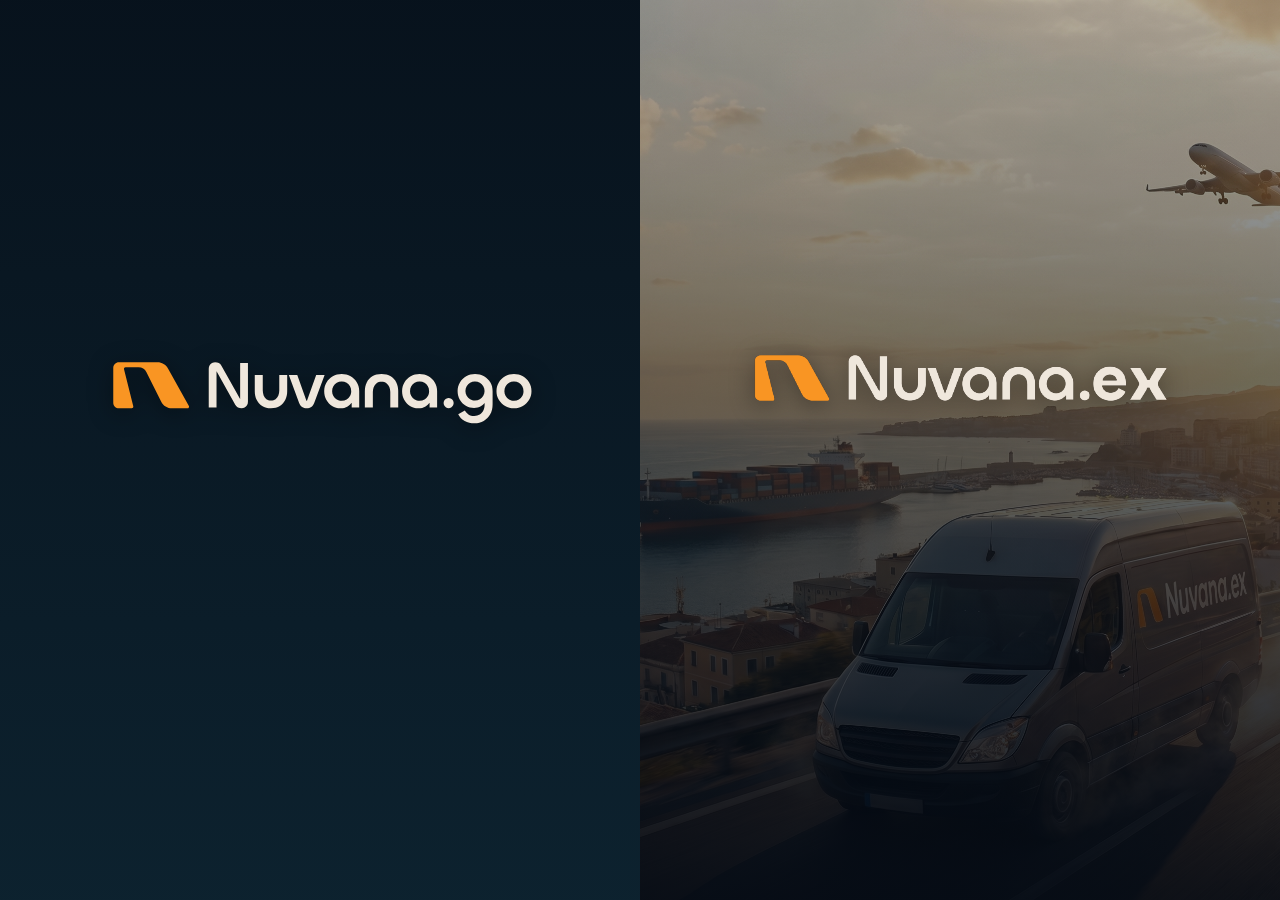
==== commit becfd7a5: "Add new file from local system" ====
--- a/index.html
+++ b/index.html
@@ -3,1232 +3,348 @@
 <head>
   <meta charset="UTF-8" />
   <meta name="viewport" content="width=device-width, initial-scale=1.0" />
-  <title>Nuvana.go — Discover the World</title>
-  <meta name="description" content="Nuvana.go offers curated travel experiences, unforgettable journeys, and seamless travel planning from Kozhikode, Kerala." />
+  <title>Nuvana Group — The World Awaits</title>
+  <meta name="description" content="Welcome to the Nuvana Ecosystem. Choose Nuvana.go for curated travel experiences, or Nuvana.ex for premium global logistics." />
+  
   <link href="https://api.fontshare.com/v2/css?f[]=chillax@300,400,500,600,700&display=swap" rel="stylesheet" />
+  <link href="https://fonts.googleapis.com/css2?family=Inter:wght@300;400;500;600&display=swap" rel="stylesheet">
   <link href="https://fonts.googleapis.com/css2?family=Material+Symbols+Rounded:opsz,wght,FILL,GRAD@24,400,1,0" rel="stylesheet" />
+  
   <style>
-    /* ─── Design Tokens ─── */
     :root {
-      --clr-bg:           #0d2330;
-      --clr-primary:      #027385;
-      --clr-accent:       #f99523;
-      --clr-accent-light: #fbb360;
-      --clr-secondary:    #efe7dc;
-      --clr-white:        #ffffff;
-      --clr-text-muted:   #a0aab2;
-      --glass-bg:         rgba(239,231,220,0.06);
-      --glass-border:     rgba(255,255,255,0.12);
-      --shadow-sm:        0 4px 16px rgba(0,0,0,0.18);
-      --shadow-md:        0 12px 32px rgba(0,0,0,0.28);
-      --shadow-lg:        0 24px 56px rgba(0,0,0,0.40);
-      --radius-sm:        12px;
-      --radius-md:        20px;
-      --radius-lg:        32px;
-      --transition:       0.38s cubic-bezier(0.25,0.46,0.45,0.94);
-      --font:             'Chillax', sans-serif;
-    }
-
-    /* ─── Reset ─── */
-    *, *::before, *::after { box-sizing: border-box; margin: 0; padding: 0; }
-    html { scroll-behavior: smooth; font-size: 16px; }
+      --bg: #050b14;
+      --go-accent: #027385;
+      --ex-accent: #f99523;
+      --text: #ffffff;
+      --font-display: 'Chillax', sans-serif;
+      --font-body: 'Inter', sans-serif;
+      
+      /* Loader specific variables */
+      --brand-orange: #f99523;
+      --path-length: 2725;
+    }
+    
+    * { margin: 0; padding: 0; box-sizing: border-box; }
+    
     body {
-      font-family: var(--font);
-      background: var(--clr-bg);
-      color: var(--clr-white);
-      line-height: 1.65;
-      overflow-x: hidden;
-    }
-    a { color: inherit; text-decoration: none; transition: var(--transition); }
-    ul { list-style: none; }
-    img { max-width: 100%; display: block; }
-    button { cursor: pointer; font-family: var(--font); border: none; background: none; }
-
-    /* ─── Utility ─── */
-    .container { width: 100%; max-width: 1200px; margin: 0 auto; padding: 0 1.5rem; }
-    .container--wide { max-width: 1400px; padding: 0 2rem; }
-    .section { padding: 6rem 0; position: relative; }
-    .gradient-text {
-      background: linear-gradient(135deg, var(--clr-accent), var(--clr-accent-light));
-      -webkit-background-clip: text; background-clip: text; color: transparent;
-    }
-    .subtitle {
-      display: inline-block;
-      color: var(--clr-accent);
-      font-size: 0.85rem;
-      font-weight: 600;
-      letter-spacing: 3px;
-      text-transform: uppercase;
-      margin-bottom: 0.75rem;
-    }
-    .section-title { font-size: clamp(2rem, 5vw, 2.8rem); font-weight: 700; line-height: 1.15; }
-    .text-center { text-align: center; }
-
-    /* ─── Brand Logo ─── */
-    .brand-logo {
+      font-family: var(--font-body);
+      background: var(--bg);
+      color: var(--text);
+      min-height: 100vh;
+      overflow: hidden; /* Prevents scrolling on the hub page */
+      display: flex;
+      flex-direction: column;
+    }
+
+    /* ─── CINEMATIC INTRO ─── */
+    .intro-curtain-left, .intro-curtain-right {
+      position: fixed;
+      top: 0; bottom: 0;
+      width: 50vw;
+      background: var(--bg);
+      z-index: 9998;
+      /* Animates out after the logo pulse finishes (at 2.8s) */
+      animation: splitOpen 1.2s cubic-bezier(0.77, 0, 0.175, 1) 2.8s forwards;
+    }
+    .intro-curtain-left { left: 0; transform-origin: left; }
+    .intro-curtain-right { right: 0; transform-origin: right; border-left: 1px solid rgba(255,255,255,0.05); }
+
+    @keyframes splitOpen {
+      0% { transform: scaleX(1); }
+      100% { transform: scaleX(0); }
+    }
+
+    .intro-logo-wrap {
+      position: fixed; inset: 0; z-index: 9999;
+      display: flex; align-items: center; justify-content: center;
+      pointer-events: none;
+      animation: hideWrap 0s 2.8s forwards;
+    }
+    @keyframes hideWrap { to { visibility: hidden; opacity: 0; } }
+
+    /* SVG Path Loader */
+    .nx-logo-svg {
+      width: clamp(150px, 20vw, 220px);
+      height: auto;
+      overflow: visible;
+    }
+
+    .nx-main-path {
+      fill: none;
+      stroke: var(--brand-orange);
+      stroke-width: 8;
+      stroke-linecap: round;
+      stroke-linejoin: round;
+      stroke-dasharray: var(--path-length); 
+      stroke-dashoffset: var(--path-length);
+      /* Snappy 2.8s duration running exactly once */
+      animation: drawThenFill 2.8s cubic-bezier(0.4, 0, 0.2, 1) forwards;
+    }
+
+    @keyframes drawThenFill {
+      0% { 
+          stroke-dashoffset: var(--path-length); 
+          fill: rgba(249, 149, 35, 0); 
+          opacity: 0; 
+          transform: scale(0.98);
+      }
+      5% { 
+          opacity: 1; 
+      }
+      45% { 
+          stroke-dashoffset: 0; 
+          fill: rgba(249, 149, 35, 0); 
+          filter: drop-shadow(0 0 0px var(--brand-orange));
+      }
+      55% { 
+          stroke-dashoffset: 0; 
+          fill: rgba(249, 149, 35, 1);
+          filter: drop-shadow(0 0 20px rgba(249, 149, 35, 0.5));
+          transform: scale(1.04);
+      }
+      85% { 
+          stroke-dashoffset: 0; 
+          fill: rgba(249, 149, 35, 1);
+          filter: drop-shadow(0 0 25px rgba(249, 149, 35, 0.6));
+          transform: scale(1.04);
+          opacity: 1;
+      }
+      100% { 
+          opacity: 0; 
+          transform: scale(1.1); 
+          fill: rgba(249, 149, 35, 1);
+          stroke-dashoffset: 0;
+      }
+    }
+
+    /* ─── LOGOS ─── */
+    .panel-logo {
+      height: clamp(55px, 8vw, 85px); /* Increased size since icons are removed */
       width: auto;
-      height: auto;
-      max-width: 100%;
-      max-height: 45px;
-      object-fit: contain;
-      flex-shrink: 0; /* Prevents squishing in flex containers */
-      display: block;
-    }
-    .nav-logo-text {
-      font-size: 1.5rem; font-weight: 700; letter-spacing: -0.03em;
-      display: flex; align-items: center; gap: 0.4rem;
-    }
-    .nav-logo-text .dot { color: var(--clr-accent); }
-
-    /* ─── Buttons ─── */
-    .btn {
-      display: inline-flex; align-items: center; justify-content: center; gap: 0.5rem;
-      padding: 0.85rem 2rem; border-radius: 50px;
-      font-weight: 600; font-size: 0.95rem; font-family: var(--font);
-      transition: var(--transition); position: relative; overflow: hidden;
-      border: none; cursor: pointer;
-    }
-    .btn-primary {
-      background: linear-gradient(135deg, var(--clr-accent), var(--clr-accent-light));
-      color: var(--clr-white);
-      box-shadow: 0 6px 20px rgba(249,149,35,0.40);
-    }
-    .btn-primary:hover { transform: translateY(-3px); box-shadow: 0 10px 30px rgba(249,149,35,0.55); }
-    .btn-glass {
-      background: var(--glass-bg);
-      backdrop-filter: blur(12px); -webkit-backdrop-filter: blur(12px);
-      border: 1px solid var(--glass-border); color: var(--clr-white);
-    }
-    .btn-glass:hover { background: rgba(255,255,255,0.12); transform: translateY(-2px); }
-
-    /* ─── Navbar ─── */
-    .navbar {
-      position: fixed; top: 0; left: 0; width: 100%;
-      z-index: 100; padding: 1.5rem 0;
-      transition: var(--transition);
-    }
-    .navbar.scrolled {
-      background: rgba(13,35,48,0.92);
-      backdrop-filter: blur(16px); -webkit-backdrop-filter: blur(16px);
-      border-bottom: 1px solid var(--glass-border);
-      padding: 1rem 0;
-      box-shadow: var(--shadow-sm);
-    }
-    .nav-inner {
-      display: flex; align-items: center; justify-content: space-between;
-    }
-    .nav-logo { display: flex; align-items: center; z-index: 101; }
-    
-    .nav-links { display: flex; align-items: center; gap: 2rem; }
-    .nav-link {
-      font-size: 0.95rem; font-weight: 500; opacity: 0.8;
-      transition: var(--transition);
-    }
-    .nav-link:hover { opacity: 1; color: var(--clr-accent); }
-    
-    /* Special styling for Nuvana.ex */
-    .nav-link.highlight {
-      color: var(--clr-accent-light);
-      font-weight: 600;
+      margin: 0 auto 1.5rem auto;
+      filter: drop-shadow(0 4px 12px rgba(0,0,0,0.4));
+      transition: transform 0.5s cubic-bezier(0.175, 0.885, 0.32, 1.275);
+    }
+
+    /* ─── SPLIT CONTAINER ─── */
+    .split-container {
       display: flex;
+      width: 100vw;
+      height: 100vh;
+    }
+
+    .panel {
+      flex: 1;
+      position: relative;
+      display: flex;
+      flex-direction: column;
       align-items: center;
-      gap: 0.25rem;
-      opacity: 1;
-    }
-    .nav-link.highlight::after {
-      content: 'NEW';
-      background: rgba(249,149,35,0.2);
-      color: var(--clr-accent-light);
-      font-size: 0.6rem;
-      padding: 0.15rem 0.4rem;
-      border-radius: 4px;
-      margin-left: 0.25rem;
-      border: 1px solid rgba(249,149,35,0.4);
-    }
-
-    .nav-cta { display: flex; align-items: center; gap: 0.75rem; }
-    
-    /* Mobile Menu Button */
-    .mobile-btn {
-      display: none; flex-direction: column; justify-content: space-between;
-      width: 28px; height: 20px; cursor: pointer; z-index: 102;
-    }
-    .mobile-btn span {
-      display: block; height: 2.5px; width: 100%;
-      background: var(--clr-white); border-radius: 99px;
-      transition: all 0.4s cubic-bezier(0.68, -0.55, 0.265, 1.55);
-    }
-    .mobile-btn.active span:nth-child(1) { transform: translateY(8.5px) rotate(45deg); }
-    .mobile-btn.active span:nth-child(2) { opacity: 0; }
-    .mobile-btn.active span:nth-child(3) { transform: translateY(-9px) rotate(-45deg); }
-
-    /* Mobile Menu Drawer */
-    .mobile-menu {
-      position: fixed; top: 0; left: 0; width: 100%; height: 100vh;
-      background: rgba(13,35,48,0.98);
-      backdrop-filter: blur(20px); -webkit-backdrop-filter: blur(20px);
-      z-index: 99;
-      display: flex; flex-direction: column; align-items: center; justify-content: center;
-      gap: 2rem;
-      opacity: 0; pointer-events: none;
-      transform: translateY(-20px);
-      transition: var(--transition);
-    }
-    .mobile-menu.open {
-      opacity: 1; pointer-events: auto; transform: translateY(0);
-    }
-    .mobile-menu .nav-link { font-size: 1.25rem; }
-    .mobile-menu .nav-cta { display: flex; flex-direction: column; width: 100%; max-width: 250px; margin-top: 1rem; }
-    .mobile-menu .btn { width: 100%; }
-
-    /* ─── Hero ─── */
-    .hero {
-      min-height: 100vh;
-      display: flex; flex-direction: column; justify-content: flex-end;
-      position: relative; overflow: hidden; padding-bottom: 5rem;
-    }
-    .hero-bg {
-      position: absolute; inset: 0; z-index: 0;
-      background:
-        linear-gradient(to bottom, rgba(13,35,48,0.3) 0%, rgba(13,35,48,0) 35%, rgba(13,35,48,0.7) 75%, var(--clr-bg) 100%),
-        url('https://images.unsplash.com/photo-1476514525535-07fb3b4ae5f1?w=1600&auto=format&fit=crop&q=80') center/cover no-repeat;
-    }
-    .hero-content { position: relative; z-index: 2; padding-top: 8rem; }
-    .hero-badge {
-      display: inline-flex; align-items: center; gap: 0.5rem;
-      background: var(--glass-bg); backdrop-filter: blur(10px);
-      border: 1px solid var(--glass-border);
-      border-radius: 50px; padding: 0.5rem 1.1rem;
-      font-size: 0.85rem; font-weight: 500; margin-bottom: 1.5rem;
-    }
-    .hero-badge .material-symbols-rounded { font-size: 1.1rem; color: var(--clr-accent); }
-    .hero-title {
-      font-size: clamp(3.2rem, 8vw, 7.5rem);
-      font-weight: 700; line-height: 1;
-      letter-spacing: -0.03em;
-      margin-bottom: 1.5rem;
-    }
-    .hero-title .italic {
-      font-style: italic;
-      -webkit-text-stroke: 1.5px rgba(255,255,255,0.5);
-      color: transparent;
-    }
-    .hero-sub {
-      color: rgba(255,255,255,0.85);
-      font-size: 1.1rem; max-width: 480px;
-      margin-bottom: 2.5rem;
-    }
-    .hero-actions { display: flex; align-items: center; gap: 1rem; flex-wrap: wrap; }
-    .hero-stats {
-      display: flex; gap: 3.5rem;
-      margin-top: 4rem; padding-top: 2.5rem;
-      border-top: 1px solid rgba(255,255,255,0.1);
-    }
-    .hero-stat h3 {
-      font-size: clamp(2rem, 4vw, 2.5rem); font-weight: 700; line-height: 1;
-      color: var(--clr-white);
-    }
-    .hero-stat p { font-size: 0.9rem; color: rgba(255,255,255,0.6); margin-top: 0.25rem; }
-
-    /* ─── Search Widget ─── */
-    .search-bar {
-      display: flex; align-items: stretch;
-      background: rgba(255,255,255,0.08);
-      backdrop-filter: blur(20px); -webkit-backdrop-filter: blur(20px);
-      border: 1px solid rgba(255,255,255,0.14);
-      border-radius: 100px;
-      padding: 0.6rem 0.6rem 0.6rem 2rem;
-      gap: 0; max-width: 780px;
-      margin-top: 2.5rem;
-    }
-    .search-field {
-      display: flex; align-items: center; gap: 0.75rem;
-      flex: 1; min-width: 0;
-    }
-    .search-field + .search-field {
-      border-left: 1px solid rgba(255,255,255,0.15);
-      padding-left: 1.5rem; margin-left: 1.5rem;
-    }
-    .search-field .material-symbols-rounded { color: var(--clr-accent); font-size: 1.6rem; flex-shrink: 0; }
-    .search-field label { font-size: 0.78rem; color: rgba(255,255,255,0.6); font-weight: 500; display: block; margin-bottom: 2px;}
-    .search-field input {
-      background: none; border: none; outline: none;
-      color: var(--clr-white); font-family: var(--font);
-      font-size: 1rem; font-weight: 600; width: 100%;
-    }
-    .search-field input::placeholder { color: rgba(255,255,255,0.45); font-weight: 400; }
-    .btn-search {
-      background: linear-gradient(135deg, var(--clr-accent), var(--clr-accent-light));
-      color: var(--clr-white); border-radius: 50px;
-      width: 52px; height: 52px;
-      display: flex; align-items: center; justify-content: center;
-      flex-shrink: 0; box-shadow: 0 4px 14px rgba(249,149,35,0.4);
-      transition: var(--transition);
-    }
-    .btn-search:hover { transform: scale(1.05); box-shadow: 0 6px 22px rgba(249,149,35,0.6); }
-
-    /* ─── Why Us ─── */
-    .why-section { background: var(--clr-bg); }
-    .why-intro { max-width: 680px; margin: 0 auto 4rem; text-align: center; }
-    .why-intro p { color: var(--clr-text-muted); font-size: 1.1rem; line-height: 1.8; margin-top: 1rem; }
-    .why-grid { display: grid; grid-template-columns: repeat(3, 1fr); gap: 1.5rem; }
-    .why-card {
-      background: var(--glass-bg); border: 1px solid var(--glass-border);
-      border-radius: var(--radius-md); padding: 2.5rem 2rem;
-      text-align: center; transition: var(--transition);
-    }
-    .why-card:hover { border-color: rgba(249,149,35,0.3); transform: translateY(-6px); box-shadow: var(--shadow-md); }
-    .why-icon {
-      width: 68px; height: 68px;
-      background: rgba(249,149,35,0.12); border-radius: 50%;
-      display: flex; align-items: center; justify-content: center;
-      margin: 0 auto 1.5rem; font-size: 2rem; color: var(--clr-accent);
-    }
-    .why-card h4 { font-size: 1.2rem; margin-bottom: 0.75rem; }
-    .why-card p { color: var(--clr-text-muted); font-size: 0.95rem; line-height: 1.7; }
-
-    /* ─── Services ─── */
-    .services-section { background: rgba(2,115,133,0.06); }
-    .services-header { text-align: center; margin-bottom: 4rem; }
-    .services-header p { color: var(--clr-text-muted); margin-top: 1rem; font-size: 1.05rem; }
-    .services-grid { display: grid; grid-template-columns: repeat(auto-fit, minmax(300px, 1fr)); gap: 1.5rem; }
-    .service-card {
-      background: var(--glass-bg); border: 1px solid var(--glass-border);
-      border-radius: var(--radius-md); padding: 2.5rem 2rem;
-      position: relative; overflow: hidden; transition: var(--transition);
-    }
-    .service-card::before {
-      content: ''; position: absolute; inset: 0;
-      background: linear-gradient(135deg, var(--clr-primary), var(--clr-bg));
-      opacity: 0; transition: var(--transition); z-index: 0;
-    }
-    .service-card:hover { transform: translateY(-8px); border-color: transparent; box-shadow: var(--shadow-md); }
-    .service-card:hover::before { opacity: 1; }
-    .service-card > * { position: relative; z-index: 1; }
-    .service-icon {
-      font-size: 2.5rem; color: var(--clr-primary);
-      margin-bottom: 1.25rem; transition: var(--transition);
-      display: block;
-    }
-    .service-card:hover .service-icon { color: var(--clr-accent); transform: scale(1.1) rotate(5deg); }
-    .service-card h3 { font-size: 1.25rem; margin-bottom: 0.75rem; transition: var(--transition); }
-    .service-card p { color: var(--clr-text-muted); font-size: 0.92rem; line-height: 1.65; transition: var(--transition); }
-    .service-card:hover p { color: rgba(255,255,255,0.8); }
-
-    /* ─── Destinations ─── */
-    .destinations-section { overflow: hidden; }
-    .dest-header { text-align: center; margin-bottom: 4rem; }
-    .dest-header p { color: var(--clr-text-muted); margin-top: 1rem; font-size: 1.05rem; }
-    .dest-grid {
-      display: grid;
-      grid-template-columns: repeat(3, 1fr);
-      grid-template-rows: auto auto;
-      gap: 1.25rem;
-    }
-    .dest-card {
-      border-radius: var(--radius-md); overflow: hidden;
-      position: relative; cursor: pointer; min-height: 320px;
-    }
-    .dest-card.featured { grid-column: span 2; }
-    .dest-img {
+      justify-content: center;
+      overflow: hidden;
+      cursor: pointer;
+      text-decoration: none;
+      color: var(--text);
+      transition: flex 0.8s cubic-bezier(0.25, 0.46, 0.45, 0.94), filter 0.8s ease;
+    }
+    
+    /* Backgrounds with entrance animation */
+    .panel-bg {
       position: absolute; inset: 0;
       background-size: cover; background-position: center;
-      transition: transform 0.6s cubic-bezier(0.25,0.46,0.45,0.94);
-    }
-    .dest-card:hover .dest-img { transform: scale(1.08); }
-    .dest-overlay {
-      position: absolute; bottom: 0; left: 0; right: 0;
-      background: linear-gradient(to top, rgba(13,35,48,0.95) 0%, rgba(13,35,48,0) 100%);
-      padding: 3rem 1.75rem 1.75rem;
-      transform: translateY(0);
-    }
-    .dest-tag {
-      display: inline-block;
-      background: rgba(249,149,35,0.85);
-      backdrop-filter: blur(6px);
-      color: var(--clr-white);
-      font-size: 0.75rem; font-weight: 700;
-      text-transform: uppercase; letter-spacing: 1.5px;
-      padding: 0.3rem 0.9rem; border-radius: 50px;
-      margin-bottom: 0.6rem;
-    }
-    .dest-overlay h3 { font-size: 1.6rem; color: var(--clr-white); margin-bottom: 0.4rem; }
-    .dest-card.featured .dest-overlay h3 { font-size: 2rem; }
-    .dest-overlay p {
-      color: rgba(255,255,255,0.8); font-size: 0.95rem;
-      max-height: 0; overflow: hidden;
-      transition: max-height 0.4s ease, opacity 0.4s ease, margin 0.4s ease;
-      opacity: 0; margin-top: 0;
-    }
-    @media (hover: hover) {
-      .dest-card:hover .dest-overlay p { max-height: 100px; opacity: 1; margin-top: 0.5rem; }
-    }
-    @media (hover: none) {
-      .dest-overlay p { max-height: 100px; opacity: 1; margin-top: 0.5rem; }
-    }
-    
-    /* destination bg images */
-    .dest-maldives   { background-image: url('https://images.unsplash.com/photo-1514282401047-d79a71a590e8?w=800&auto=format&q=75'); }
-    .dest-dubai      { background-image: url('https://images.unsplash.com/photo-1512453979798-5ea266f8880c?w=800&auto=format&q=75'); }
-    .dest-switzerland{ background-image: url('https://images.unsplash.com/photo-1530122037265-a5f1f91d3b99?w=800&auto=format&q=75'); }
-    .dest-bali       { background-image: url('https://images.unsplash.com/photo-1537996194471-e657df975ab4?w=800&auto=format&q=75'); }
-    .dest-turkey     { background-image: url('https://images.unsplash.com/photo-1541432901042-2d8bd64b4a9b?w=800&auto=format&q=75'); }
-    .dest-thailand   { background-image: url('https://images.unsplash.com/photo-1504214208698-ea1916a2195a?w=800&auto=format&q=75'); }
-
-    /* ─── About ─── */
-    .about-section { background: rgba(2,115,133,0.05); }
-    .about-grid { display: grid; grid-template-columns: 1fr 1fr; gap: 5rem; align-items: center; }
-    .about-text p { color: var(--clr-text-muted); font-size: 1.05rem; line-height: 1.85; margin: 1.25rem 0 2rem; }
-    .values-list { display: flex; flex-direction: column; gap: 1.5rem; }
-    .value-item { display: flex; align-items: flex-start; gap: 1.25rem; }
-    .value-icon {
-      width: 48px; height: 48px; flex-shrink: 0;
-      background: rgba(2,115,133,0.15); border-radius: var(--radius-sm);
-      display: flex; align-items: center; justify-content: center;
-      color: var(--clr-primary); font-size: 1.6rem;
-    }
-    .value-item h4 { font-size: 1.05rem; margin-bottom: 0.25rem; }
-    .value-item p { color: var(--clr-text-muted); font-size: 0.95rem; }
-    .about-visual { position: relative; }
-    .img-stack { position: relative; height: 520px; }
-    .img-card {
-      position: absolute; border-radius: var(--radius-md);
-      background-size: cover; background-position: center;
-      box-shadow: var(--shadow-lg);
-    }
-    .img-card-1 {
-      width: 70%; height: 72%; top: 0; right: 0;
-      background-image: url('https://images.unsplash.com/photo-1469854523086-cc02fe5d8800?w=600&auto=format&q=80');
-    }
-    .img-card-2 {
-      width: 62%; height: 58%; bottom: 0; left: 0; z-index: 2;
-      background-image: url('https://images.unsplash.com/photo-1501555088652-021faa106b9b?w=600&auto=format&q=80');
-    }
-    .floating-badge {
-      position: absolute; top: 48%; left: 50%;
-      transform: translate(-50%, -50%);
-      z-index: 3;
-      background: var(--clr-white); border-radius: var(--radius-md);
-      padding: 1.25rem 1.75rem; text-align: center;
-      box-shadow: 0 12px 32px rgba(0,0,0,0.18);
-      animation: float 3.5s ease-in-out infinite;
-    }
-    .floating-badge .num {
-      font-size: 2.2rem; font-weight: 800; line-height: 1;
-      background: linear-gradient(135deg, var(--clr-accent), var(--clr-accent-light));
-      -webkit-background-clip: text; background-clip: text; color: transparent;
-    }
-    .floating-badge .label { font-size: 0.82rem; font-weight: 600; color: var(--clr-bg); margin-top: 0.2rem; }
-    @keyframes float { 0%,100%{transform:translate(-50%,-50%) translateY(0)} 50%{transform:translate(-50%,-50%) translateY(-10px)} }
-
-    /* ─── Blog ─── */
-    .blog-section { background: var(--clr-bg); }
-    .blog-header { text-align: center; margin-bottom: 4rem; }
-    .blog-header p { color: var(--clr-text-muted); margin-top: 1rem; }
-    .blog-grid { display: grid; grid-template-columns: repeat(3, 1fr); gap: 1.75rem; }
-    .blog-card {
-      background: var(--glass-bg); border: 1px solid var(--glass-border);
-      border-radius: var(--radius-md); overflow: hidden;
-      display: flex; flex-direction: column;
-      transition: var(--transition);
-    }
-    .blog-card:hover { transform: translateY(-8px); box-shadow: var(--shadow-md); border-color: rgba(249,149,35,0.2); }
-    .blog-thumb {
-      height: 220px; position: relative; overflow: hidden;
-      background-size: cover; background-position: center;
-    }
-    .blog-thumb::after {
-      content: ''; position: absolute; inset: 0;
-      background: rgba(13,35,48,0.2); transition: var(--transition);
-    }
-    .blog-card:hover .blog-thumb::after { background: transparent; }
-    .blog-category {
-      position: absolute; top: 1rem; left: 1rem; z-index: 1;
-      background: rgba(255,255,255,0.92); backdrop-filter: blur(6px);
-      color: var(--clr-bg); font-size: 0.75rem; font-weight: 700;
-      text-transform: uppercase; letter-spacing: 1px;
-      padding: 0.3rem 0.9rem; border-radius: 50px;
-    }
-    .blog-body { padding: 1.75rem; flex: 1; display: flex; flex-direction: column; }
-    .blog-meta {
-      display: flex; gap: 1rem; align-items: center;
-      color: var(--clr-text-muted); font-size: 0.82rem;
-      margin-bottom: 0.9rem;
-    }
-    .blog-meta span { display: flex; align-items: center; gap: 0.3rem; }
-    .blog-meta .material-symbols-rounded { font-size: 1rem; color: var(--clr-accent); }
-    .blog-card h3 { color: var(--clr-white); font-size: 1.15rem; line-height: 1.45; margin-bottom: 0.75rem; transition: var(--transition); }
-    .blog-card:hover h3 { color: var(--clr-accent); }
-    .blog-card p { color: var(--clr-text-muted); font-size: 0.95rem; line-height: 1.65; flex: 1; margin-bottom: 1.25rem; }
-    .read-more {
-      display: inline-flex; align-items: center; gap: 0.4rem;
-      color: var(--clr-accent); font-weight: 600; font-size: 0.95rem;
-    }
-    .read-more .material-symbols-rounded { font-size: 1.1rem; transition: transform 0.3s; }
-    .blog-card:hover .read-more .material-symbols-rounded { transform: translateX(5px); }
-    .blog-thumb-1 { background-image: url('https://images.unsplash.com/photo-1558618666-fcd25c85cd64?w=600&auto=format&q=75'); }
-    .blog-thumb-2 { background-image: url('https://images.unsplash.com/photo-1436491865332-7a61a109cc05?w=600&auto=format&q=75'); }
-    .blog-thumb-3 { background-image: url('https://images.unsplash.com/photo-1506197603052-3cc9c3a201bd?w=600&auto=format&q=75'); }
-
-    /* ─── FAQ ─── */
-    .faq-section { background: rgba(2,115,133,0.05); }
-    .faq-header { text-align: center; margin-bottom: 3.5rem; }
-    .faq-header p { color: var(--clr-text-muted); margin-top: 1rem; }
-    .faq-grid { display: grid; grid-template-columns: 1fr 1fr; gap: 1.25rem; max-width: 1000px; margin: 0 auto; }
-    .faq-item {
-      background: var(--glass-bg); border: 1px solid var(--glass-border);
-      border-radius: var(--radius-sm); overflow: hidden;
-      transition: var(--transition);
-      align-self: start;
-    }
-    .faq-item.open { border-color: rgba(249,149,35,0.3); background: rgba(255,255,255,0.02); }
-    .faq-q {
-      display: flex; align-items: center; justify-content: space-between;
-      gap: 1rem; padding: 1.25rem 1.5rem;
-      cursor: pointer; font-weight: 600; font-size: 0.95rem;
-      user-select: none;
-    }
-    .faq-q .material-symbols-rounded {
-      font-size: 1.2rem; color: var(--clr-accent);
-      flex-shrink: 0; transition: transform 0.4s ease;
-    }
-    .faq-item.open .faq-q .material-symbols-rounded { transform: rotate(45deg); }
-    .faq-a {
-      padding: 0 1.5rem; max-height: 0; overflow: hidden;
-      color: var(--clr-text-muted); font-size: 0.95rem; line-height: 1.7;
-      transition: max-height 0.4s ease, padding 0.4s ease;
-    }
-    .faq-item.open .faq-a { max-height: 300px; padding: 0 1.5rem 1.25rem; }
-
-    /* ─── CTA ─── */
-    .cta-section {
-      position: relative; overflow: hidden; text-align: center;
-      background: linear-gradient(135deg, var(--clr-primary) 0%, var(--clr-bg) 100%);
-    }
-    .cta-section::before {
-      content: ''; position: absolute; inset: 0;
-      background: url('https://images.unsplash.com/photo-1476514525535-07fb3b4ae5f1?w=1200&auto=format&q=60') center/cover;
-      opacity: 0.08;
-    }
-    .cta-inner { position: relative; z-index: 1; max-width: 640px; margin: 0 auto; }
-    .cta-inner h2 { font-size: clamp(2rem, 4vw, 3rem); margin-bottom: 1rem; }
-    .cta-inner p { color: rgba(255,255,255,0.72); font-size: 1.1rem; margin-bottom: 2.5rem; }
-    .cta-actions { display: flex; gap: 1rem; justify-content: center; flex-wrap: wrap; }
-
-    /* ─── Contact Strip ─── */
-    .contact-strip {
-      background: var(--clr-bg);
-      border-top: 1px solid var(--glass-border);
-      border-bottom: 1px solid var(--glass-border);
-    }
-    .contact-strip-inner {
-      display: flex; align-items: center; justify-content: space-between;
-      gap: 2rem; flex-wrap: wrap;
-      padding: 2.5rem 1.5rem;
-    }
-    .contact-item { display: flex; align-items: center; gap: 1rem; }
-    .contact-item .material-symbols-rounded { color: var(--clr-accent); font-size: 1.8rem; }
-    .contact-item .label { font-size: 0.78rem; color: var(--clr-text-muted); text-transform: uppercase; letter-spacing: 1px; }
-    .contact-item .value { font-weight: 600; font-size: 0.95rem; margin-top: 0.1rem; }
-
-    /* ─── Map Container ─── */
-    .map-container {
-      width: 100%;
-      height: 420px;
-      border-radius: var(--radius-md);
-      overflow: hidden;
-      border: 1px solid var(--glass-border);
-      box-shadow: var(--shadow-lg);
-      position: relative;
-    }
-    .map-container iframe {
-      width: 100%;
-      height: 100%;
-      border: 0;
-      /* Converts standard Google Map into a beautiful Dark Mode theme */
-      filter: invert(90%) hue-rotate(180deg) brightness(85%) contrast(90%);
-      transition: var(--transition);
-    }
-    .map-container:hover iframe { filter: invert(90%) hue-rotate(180deg) brightness(100%) contrast(100%); }
-
-    /* ─── Footer ─── */
-    .footer { background: #09191f; padding: 5rem 0 2rem; }
-    .footer-grid {
-      display: grid; grid-template-columns: 2fr 1fr 1fr 1fr;
-      gap: 3rem; margin-bottom: 4rem;
-    }
-    .footer-brand .brand-logo { margin-bottom: 1.25rem; }
-    .footer-brand p { color: var(--clr-text-muted); font-size: 0.95rem; line-height: 1.75; max-width: 320px; margin-bottom: 1.5rem; }
-    .social-links { display: flex; gap: 0.75rem; }
-    .social-link {
-      width: 42px; height: 42px; border-radius: 50%;
-      background: var(--glass-bg); border: 1px solid var(--glass-border);
-      display: flex; align-items: center; justify-content: center;
-      font-size: 0.95rem; font-weight: 700; color: var(--clr-text-muted);
-      transition: var(--transition);
-    }
-    .social-link:hover { background: var(--clr-accent); color: var(--clr-white); border-color: transparent; transform: translateY(-3px);}
-    .footer-col h4 { font-size: 0.85rem; text-transform: uppercase; letter-spacing: 2px; color: var(--clr-white); margin-bottom: 1.5rem; }
-    .footer-col ul { display: flex; flex-direction: column; gap: 0.85rem; }
-    .footer-col a { color: var(--clr-text-muted); font-size: 0.95rem; transition: var(--transition); }
-    .footer-col a:hover { color: var(--clr-accent); }
-    .footer-bottom {
-      border-top: 1px solid var(--glass-border);
-      padding-top: 2rem;
-      display: flex; align-items: center; justify-content: space-between;
-      flex-wrap: wrap; gap: 1rem;
-    }
-    .footer-bottom p { color: var(--clr-text-muted); font-size: 0.9rem; }
-    .footer-legal { display: flex; gap: 1.5rem; }
-    .footer-legal a { color: var(--clr-text-muted); font-size: 0.9rem; transition: var(--transition); }
-    .footer-legal a:hover { color: var(--clr-accent); }
-
-    /* ─── Animations ─── */
-    .reveal { opacity: 0; transform: translateY(32px); transition: opacity 0.7s ease, transform 0.7s ease; }
-    .reveal.visible { opacity: 1; transform: translateY(0); }
-
-    /* ─── Responsive (Tablets & Mobile) ─── */
-    @media (max-width: 1024px) {
-      .about-grid { grid-template-columns: 1fr; gap: 3rem; }
-      .about-visual { display: none; }
-      .footer-grid { grid-template-columns: 1fr 1fr; }
-      .dest-grid { grid-template-columns: 1fr 1fr; }
-      .dest-card.featured { grid-column: span 2; }
-    }
+      z-index: 0;
+      transition: transform 1.5s cubic-bezier(0.25, 0.46, 0.45, 0.94);
+      animation: bgSettle 2.5s cubic-bezier(0.25, 0.46, 0.45, 0.94) 2.8s backwards;
+    }
+    @keyframes bgSettle {
+      0% { transform: scale(1.2); filter: blur(15px); }
+      100% { transform: scale(1); filter: blur(0); }
+    }
+    
+    .panel-overlay {
+      position: absolute; inset: 0; z-index: 1;
+      transition: opacity 0.6s ease, background 0.6s ease;
+    }
+
+    /* Nuvana.go (Travel) styling */
+    .panel-go .panel-bg { background-image: url('https://images.unsplash.com/photo-1476514525535-07fb3b4ae5f1?w=1600&auto=format&fit=crop&q=80'); }
+    .panel-go .panel-overlay { background: linear-gradient(to bottom, rgba(13,35,48,0.3), rgba(13,35,48,0.95)); }
+    
+    /* Nuvana.ex (Logistics) styling */
+    .panel-ex .panel-bg { background-image: url('assets/ex43.jpeg'); }
+    .panel-ex .panel-overlay { background: linear-gradient(to bottom, rgba(5,11,20,0.3), rgba(5,11,20,0.95)); }
+
+    .panel-content {
+      position: relative; z-index: 2;
+      text-align: center; padding: 2rem;
+      transform: translateY(20px);
+      transition: transform 0.6s cubic-bezier(0.25, 0.46, 0.45, 0.94), opacity 0.5s ease;
+      animation: contentFade 1s cubic-bezier(0.25, 0.46, 0.45, 0.94) 3.4s backwards;
+    }
+    @keyframes contentFade {
+      0% { opacity: 0; margin-top: 30px; }
+      100% { opacity: 1; margin-top: 0; }
+    }
+
+    .panel-title {
+      font-family: var(--font-display);
+      font-size: clamp(2.5rem, 5vw, 4.5rem);
+      font-weight: 700; margin-bottom: 0.5rem; letter-spacing: -0.02em;
+    }
+    .panel-title span.dot { transition: color 0.4s ease; }
+    
+    .panel-desc {
+      font-size: 1.05rem; color: rgba(255,255,255,0.7);
+      max-width: 380px; margin: 0 auto 2rem;
+      opacity: 0; transform: translateY(10px);
+      transition: opacity 0.5s ease, transform 0.5s ease;
+    }
+
+    .enter-btn {
+      display: inline-flex; align-items: center; gap: 0.5rem;
+      padding: 1rem 2.5rem; border-radius: 50px;
+      font-weight: 600; font-size: 1rem; color: var(--text);
+      background: rgba(255,255,255,0.05);
+      backdrop-filter: blur(12px); -webkit-backdrop-filter: blur(12px);
+      border: 1px solid rgba(255,255,255,0.15);
+      opacity: 0; transform: translateY(10px);
+      transition: all 0.5s ease;
+    }
+
+    /* Hover Interactions */
+    .panel:hover { flex: 1.4; } 
+    .panel:hover .panel-bg { transform: scale(1.05); }
+    
+    .panel-go:hover .panel-overlay { background: linear-gradient(to bottom, rgba(13,35,48,0.2), rgba(2,115,133,0.85)); }
+    .panel-ex:hover .panel-overlay { background: linear-gradient(to bottom, rgba(5,11,20,0.2), rgba(249,149,35,0.85)); }
+    
+    .panel:hover .panel-content { transform: translateY(0); }
+    .panel:hover .panel-logo { transform: scale(1.08) translateY(-3px); }
+    
+    .panel:hover .panel-desc { opacity: 1; transform: translateY(0); color: var(--text); }
+    .panel:hover .enter-btn { opacity: 1; transform: translateY(0); background: var(--text); color: var(--bg); border-color: transparent;}
+
+    .split-container:hover .panel:not(:hover) { filter: brightness(0.4) grayscale(0.5); }
+
+    /* ─── EXIT TRANSITION ANIMATIONS ─── */
+    .panel.exiting-active {
+      flex: 100 !important;
+      z-index: 50;
+      cursor: default;
+    }
+    .panel.exiting-active .panel-overlay {
+      background: var(--bg) !important;
+      opacity: 1 !important;
+      transition: background 0.8s ease, opacity 0.8s ease;
+    }
+    .panel.exiting-active .panel-content {
+      opacity: 0 !important;
+      transform: scale(1.1) translateY(-20px) !important;
+    }
+    .panel.exiting-active .panel-bg {
+      transform: scale(1.1);
+      filter: blur(10px);
+    }
+    .panel.exiting-inactive {
+      flex: 0.0001 !important;
+      opacity: 0 !important;
+      pointer-events: none;
+    }
+
     @media (max-width: 768px) {
-      .section { padding: 4rem 0; }
-      .nav-links, .nav-cta { display: none; }
-      .mobile-btn { display: flex; }
-      .why-grid { grid-template-columns: 1fr; }
-      .services-grid { grid-template-columns: 1fr; }
-      .dest-grid { grid-template-columns: 1fr; }
-      .dest-card.featured { grid-column: span 1; }
-      .dest-card { min-height: 380px; }
-      .blog-grid { grid-template-columns: 1fr; }
-      .faq-grid { grid-template-columns: 1fr; }
-      .footer-grid { grid-template-columns: 1fr; gap: 2rem; }
-      .hero-stats { flex-direction: column; gap: 2rem; border-top: none; padding-top: 1rem; margin-top: 2.5rem;}
-      
-      .contact-strip-inner { flex-direction: column; align-items: flex-start; gap: 1.5rem;}
-      .cta-actions { flex-direction: column; }
-      .cta-actions .btn { width: 100%; justify-content: center;}
-
-      /* Mobile Search Widget Restyling */
-      .search-bar { 
-        flex-direction: column;
-        border-radius: var(--radius-md);
-        padding: 1.5rem;
-        gap: 1.25rem;
-      }
-      .search-field { gap: 1rem; }
-      .search-field + .search-field {
-        border-left: none;
-        border-top: 1px solid rgba(255,255,255,0.15);
-        padding-left: 0; margin-left: 0; padding-top: 1.25rem;
-      }
-      .btn-search {
-        width: 100%; border-radius: 12px; height: 50px;
-        margin-top: 0.5rem;
-      }
+      .split-container { flex-direction: column; }
+      
+      .panel { flex: 1; }
+      .panel:hover { flex: 1.1; }
+      
+      .panel-content { transform: translateY(0); padding: 1.5rem; }
+      .panel-logo { height: 50px; margin-bottom: 0.5rem; }
+      .panel-title { font-size: 2.5rem; }
+      .panel-desc { display: none; }
+      
+      .enter-btn { opacity: 1; transform: translateY(0); padding: 0.8rem 2rem; background: rgba(255,255,255,0.1); border-color: rgba(255,255,255,0.2); }
+      
+      .panel-go .panel-overlay { background: linear-gradient(to bottom, rgba(13,35,48,0.4), rgba(13,35,48,0.9)); }
+      .panel-ex .panel-overlay { background: linear-gradient(to top, rgba(5,11,20,0.4), rgba(5,11,20,0.9)); }
     }
   </style>
 </head>
 <body>
 
-  <!-- ══════════════════════════════════ NAVBAR ══════════════════════════════════ -->
-  <nav class="navbar" id="navbar">
-    <div class="container--wide container nav-inner">
-      <a href="#" class="nav-logo" aria-label="Nuvana.go Home">
-        <!-- New Brand Logo injected here with text fallback logic -->
-        <img src="assets/nuvana.go logo full.svg" alt="Nuvana.go Logo" class="brand-logo" onerror="this.onerror=null; this.outerHTML='<span class=\'nav-logo-text\'>Nuvana<span class=\'dot\'>.</span>go</span>';">
-      </a>
-      
-      <!-- Desktop Navigation -->
-      <ul class="nav-links">
-        <li><a href="#why" class="nav-link">About</a></li>
-        <li><a href="#services" class="nav-link">Services</a></li>
-        <li><a href="#destinations" class="nav-link">Destinations</a></li>
-        <li><a href="#blog" class="nav-link">Stories</a></li>
-        <li><a href="#contact" class="nav-link">Contact</a></li>
-        <!-- New Nuvana.ex link added -->
-        <li><a href="nuvanaex.html" class="nav-link highlight">Nuvana.ex</a></li>
-      </ul>
-
-      <!-- Desktop CTA -->
-      <div class="nav-cta">
-        <a href="#contact" class="btn btn-glass">Send Inquiry</a>
-        <a href="https://nuvanago.in" class="btn btn-primary" target="_blank">Book Now</a>
-      </div>
-
-      <!-- Mobile Menu Toggle Button -->
-      <div class="mobile-btn" id="mobileBtn" aria-label="Menu" aria-expanded="false">
-        <span></span><span></span><span></span>
-      </div>
-    </div>
-  </nav>
-
-  <!-- ══════════════════════════════════ MOBILE MENU ══════════════════════════════════ -->
-  <div class="mobile-menu" id="mobileMenu">
-    <a href="#why" class="nav-link mobile-link">About Us</a>
-    <a href="#services" class="nav-link mobile-link">Services</a>
-    <a href="#destinations" class="nav-link mobile-link">Destinations</a>
-    <a href="#blog" class="nav-link mobile-link">Stories</a>
-    <a href="nuvanaex.html" class="nav-link highlight mobile-link">Nuvana.ex</a>
-    <a href="#contact" class="nav-link mobile-link">Contact</a>
-    
-    <div class="nav-cta">
-      <a href="https://nuvanago.in" class="btn btn-primary" target="_blank">Book Now</a>
-      <a href="#contact" class="btn btn-glass mobile-link">Send Inquiry</a>
-    </div>
+  <!-- ══════════════════════════════════ CINEMATIC INTRO ══════════════════════════════════ -->
+  <!-- Left and right dark panels that split open like curtains -->
+  <div class="intro-curtain-left"></div>
+  <div class="intro-curtain-right"></div>
+  
+  <!-- Centered drawing SVG logo that fades out right before curtains open -->
+  <div class="intro-logo-wrap">
+    <svg class="nx-logo-svg" viewBox="0 0 850 850">
+        <path class="nx-main-path" d="M 126.3 623.3 L 246 623.3 C 255.7 623.3 262.9 614.1 260.5 604.7 L 174 258.2 C 171.6 248.7 178.8 239.6 188.5 239.6 L 310.5 239.6 C 341.5 239.6 369.9 257.1 383.8 284.9 L 521.9 561.2 C 540.9 599.3 579.8 623.3 622.4 623.3 L 767.3 623.3 C 778.7 623.3 785.9 611 780.4 601 L 585 249.4 C 565.2 213.7 527.6 191.6 486.8 191.6 L 126.3 191.6 C 97 191.6 73.4 215.3 73.4 244.5 L 73.4 570.4 C 73.4 599.6 97.1 623.3 126.3 623.3 Z" />
+    </svg>
   </div>
 
-  <!-- ══════════════════════════════════ HERO ══════════════════════════════════ -->
-  <section class="hero">
-    <div class="hero-bg"></div>
-    <div class="container hero-content">
-      <div class="hero-badge">
-        <span class="material-symbols-rounded">flight_takeoff</span>
-        Nature · Adventure · Freedom
-      </div>
-      <h1 class="hero-title">
-        Discover<br />
-        the <span class="italic">World</span>
-      </h1>
-      <p class="hero-sub">
-        Curated travel experiences crafted for those who seek more than a vacation — journeys that become lifelong memories.
-      </p>
-      
-      <div class="hero-actions" style="margin-bottom: 2rem;">
-        <a href="#destinations" class="btn btn-primary">
-          <span class="material-symbols-rounded">explore</span>
-          Explore Destinations
-        </a>
-        <a href="#contact" class="btn btn-glass">
-          <span class="material-symbols-rounded">calendar_month</span>
-          Plan My Trip
-        </a>
-      </div>
-
-      <form class="search-bar" onsubmit="return false">
-        <div class="search-field">
-          <span class="material-symbols-rounded">location_on</span>
-          <div>
-            <label>Destination</label>
-            <input type="text" placeholder="Where to?" />
-          </div>
-        </div>
-        <div class="search-field">
-          <span class="material-symbols-rounded">calendar_today</span>
-          <div>
-            <label>Dates</label>
-            <input type="text" placeholder="Add dates" />
-          </div>
-        </div>
-        <div class="search-field">
-          <span class="material-symbols-rounded">group</span>
-          <div>
-            <label>Travelers</label>
-            <input type="text" placeholder="Add guests" />
-          </div>
-        </div>
-        <button class="btn-search" type="submit" aria-label="Search">
-          <span class="material-symbols-rounded">search</span>
-          <span class="btn-text-mobile" style="display:none;">Search</span>
-        </button>
-      </form>
-
-      <div class="hero-stats">
-        <div class="hero-stat">
-          <h3 class="gradient-text">5K+</h3>
-          <p>Happy Travelers</p>
-        </div>
-        <div class="hero-stat">
-          <h3 class="gradient-text">60+</h3>
-          <p>Global Destinations</p>
-        </div>
-        <div class="hero-stat">
-          <h3 class="gradient-text">100%</h3>
-          <p>Personalized Trips</p>
-        </div>
-        <div class="hero-stat">
-          <h3 class="gradient-text">India · Oman</h3>
-          <p>Trusted Experts</p>
+  <!-- ══════════════════════════════════ MAIN CONTENT ══════════════════════════════════ -->
+  
+  <!-- The Split Screen Layout -->
+  <div class="split-container">
+    
+    <!-- Left: Travel / Nuvana.go Panel -->
+    <a href="nuvanago.html" class="panel panel-go" aria-label="Enter Nuvana.go Travel">
+      <div class="panel-bg"></div>
+      <div class="panel-overlay"></div>
+      
+      <div class="panel-content">
+        <img src="assets/nuvana.go logo full.svg" alt="Nuvana.go" class="panel-logo" onerror="this.onerror=null; this.outerHTML='<h2 class=\'panel-title\'>Nuvana<span class=\'dot\'>.</span>go</h2>';">
+        <p class="panel-desc">Curated travel experiences, unforgettable journeys, and seamless global travel planning.</p>
+        <div class="enter-btn">
+          Discover the World <span class="material-symbols-rounded">arrow_forward</span>
         </div>
       </div>
-    </div>
-  </section>
-
-  <!-- ══════════════════════════════════ WHY US ══════════════════════════════════ -->
-  <section class="why-section section" id="why">
-    <div class="container">
-      <div class="why-intro reveal">
-        <span class="subtitle">Our Promise</span>
-        <h2 class="section-title">Redefining Travel <span class="gradient-text">Experiences</span></h2>
-        <p>We don't sell tours — we craft journeys. Every detail from flights to candlelit dinners is curated precisely to your tastes, with local expertise that no algorithm can replicate.</p>
-      </div>
-      <div class="why-grid">
-        <div class="why-card reveal">
-          <div class="why-icon">
-            <span class="material-symbols-rounded">verified</span>
-          </div>
-          <h4>Trusted Experts</h4>
-          <p>Over a decade of on-the-ground experience across India, the Middle East, and Southeast Asia means you travel with confidence.</p>
-        </div>
-        <div class="why-card reveal">
-          <div class="why-icon">
-            <span class="material-symbols-rounded">person_pin_circle</span>
-          </div>
-          <h4>Personalized Travel</h4>
-          <p>Bespoke itineraries built around your unique preferences, timeline, and budget. No two journeys are ever the same.</p>
-        </div>
-        <div class="why-card reveal">
-          <div class="why-icon">
-            <span class="material-symbols-rounded">support_agent</span>
-          </div>
-          <h4>Seamless Planning</h4>
-          <p>From visa assistance to airport transfers, our end-to-end support ensures your only job is to enjoy the experience.</p>
+    </a>
+
+    <!-- Right: Logistics / Nuvana.ex Panel -->
+    <a href="nuvanaex.html" class="panel panel-ex" aria-label="Enter Nuvana.ex Logistics">
+      <div class="panel-bg"></div>
+      <div class="panel-overlay"></div>
+      
+      <div class="panel-content">
+        <img src="assets/nuvana.ex logo full.svg" alt="Nuvana.ex" class="panel-logo" onerror="this.onerror=null; this.outerHTML='<h2 class=\'panel-title\'>Nuvana<span class=\'dot\'>.</span>ex</h2>';">
+        <p class="panel-desc">Premium global logistics, secure excess baggage handling, and door-to-door courier services.</p>
+        <div class="enter-btn">
+          Ship Globally <span class="material-symbols-rounded">arrow_forward</span>
         </div>
       </div>
-    </div>
-  </section>
-
-  <!-- ══════════════════════════════════ SERVICES ══════════════════════════════════ -->
-  <section class="services-section section" id="services">
-    <div class="container">
-      <div class="services-header reveal">
-        <span class="subtitle">What We Offer</span>
-        <h2 class="section-title">Our <span class="gradient-text">Travel Services</span></h2>
-        <p>Everything you need for a perfect journey, under one roof.</p>
-      </div>
-      <div class="services-grid">
-        <div class="service-card glass-panel reveal">
-          <span class="service-icon material-symbols-rounded">flight</span>
-          <h3>Flight Bookings</h3>
-          <p>Global flight reservations with competitive pricing and seamless booking experiences tailored to your schedule.</p>
-        </div>
-        <div class="service-card glass-panel reveal">
-          <span class="service-icon material-symbols-rounded">hotel</span>
-          <h3>Hotel Reservations</h3>
-          <p>Premium stays at vetted hotels, resorts, and luxury villas worldwide — hand-picked for every trip type.</p>
-        </div>
-        <div class="service-card glass-panel reveal">
-          <span class="service-icon material-symbols-rounded">luggage</span>
-          <h3>Holiday Packages</h3>
-          <p>All-inclusive bundles tailored for families, couples, and solo travelers. Worry-free from day one.</p>
-        </div>
-        <div class="service-card glass-panel reveal">
-          <span class="service-icon material-symbols-rounded">article</span>
-          <h3>Visa Assistance</h3>
-          <p>Hassle-free visa processing with expert guidance and complete documentation support for every destination.</p>
-        </div>
-        <div class="service-card glass-panel reveal">
-          <span class="service-icon material-symbols-rounded">map</span>
-          <h3>International Tours</h3>
-          <p>Guided tours across iconic global destinations with knowledgeable local experts leading the way.</p>
-        </div>
-        <div class="service-card glass-panel reveal">
-          <span class="service-icon material-symbols-rounded">directions_car</span>
-          <h3>Seamless Transit</h3>
-          <p>Premium airport transfers from Calicut International Airport (CCJ) ensuring a stress-free start and finish.</p>
-        </div>
-      </div>
-    </div>
-  </section>
-
-  <!-- ══════════════════════════════════ DESTINATIONS ══════════════════════════════════ -->
-  <section class="destinations-section section" id="destinations">
-    <div class="container">
-      <div class="dest-header reveal">
-        <span class="subtitle">Popular Choices</span>
-        <h2 class="section-title">Global <span class="gradient-text">Destinations</span></h2>
-        <p>From tropical paradises to mountain retreats — explore the world's most iconic locations.</p>
-      </div>
-      <div class="dest-grid">
-        <div class="dest-card featured reveal">
-          <div class="dest-img dest-maldives"></div>
-          <div class="dest-overlay">
-            <span class="dest-tag">Maldives VIP</span>
-            <h3>Maldives</h3>
-            <p>Tropical paradise with crystal clear waters and luxury overwater villas.</p>
-          </div>
-        </div>
-        <div class="dest-card reveal">
-          <div class="dest-img dest-dubai"></div>
-          <div class="dest-overlay">
-            <span class="dest-tag">Desert Caravan</span>
-            <h3>Dubai</h3>
-            <p>Futuristic cityscapes, luxury shopping, and endless desert adventures.</p>
-          </div>
-        </div>
-        <div class="dest-card reveal">
-          <div class="dest-img dest-switzerland"></div>
-          <div class="dest-overlay">
-            <span class="dest-tag">Mountain Retreat</span>
-            <h3>Switzerland</h3>
-            <p>Breathtaking alpine scenery, pristine lakes, and charming villages.</p>
-          </div>
-        </div>
-        <div class="dest-card reveal">
-          <div class="dest-img dest-bali"></div>
-          <div class="dest-overlay">
-            <span class="dest-tag">Bali Retreat</span>
-            <h3>Bali</h3>
-            <p>Lush rainforests, ancient temples, and stunning volcanic beaches.</p>
-          </div>
-        </div>
-        <div class="dest-card reveal">
-          <div class="dest-img dest-turkey"></div>
-          <div class="dest-overlay">
-            <span class="dest-tag">Romantic Escape</span>
-            <h3>Turkey</h3>
-            <p>Hot air balloons, historic bazaars, and rich cultural heritage.</p>
-          </div>
-        </div>
-        <div class="dest-card reveal">
-          <div class="dest-img dest-thailand"></div>
-          <div class="dest-overlay">
-            <span class="dest-tag">Community</span>
-            <h3>Thailand</h3>
-            <p>Vibrant street life, ornate temples, and world-renowned tropical islands.</p>
-          </div>
-        </div>
-      </div>
-    </div>
-  </section>
-
-  <!-- ══════════════════════════════════ ABOUT ══════════════════════════════════ -->
-  <section class="about-section section" id="about">
-    <div class="container">
-      <div class="about-grid">
-        <div class="about-text reveal">
-          <span class="subtitle">Who We Are</span>
-          <h2 class="section-title">Your Journey Begins <span class="gradient-text">Here</span></h2>
-          <p>Based in Kozhikode, Kerala, Nuvana.go was born from a simple belief: travel should transform you. We specialize in bespoke experiences that go far beyond standard itineraries — from private candlelit dinners in Alleppey to high-altitude sunrise treks in Wayanad.</p>
-          <div class="values-list">
-            <div class="value-item">
-              <div class="value-icon">
-                <span class="material-symbols-rounded">location_on</span>
-              </div>
-              <div>
-                <h4>Kerala Roots, Global Reach</h4>
-                <p>Operating from Kozhikode across India, Oman, and beyond.</p>
-              </div>
-            </div>
-            <div class="value-item">
-              <div class="value-icon">
-                <span class="material-symbols-rounded">groups</span>
-              </div>
-              <div>
-                <h4>Community Adventures</h4>
-                <p>Trek with like-minded explorers, share campfire stories, and forge lifelong friendships.</p>
-              </div>
-            </div>
-            <div class="value-item">
-              <div class="value-icon">
-                <span class="material-symbols-rounded">favorite</span>
-              </div>
-              <div>
-                <h4>Romantic Escapes</h4>
-                <p>Custom honeymoon packages from Kozhikode — private villas, spa therapy, candlelit dinners under the stars.</p>
-              </div>
-            </div>
-          </div>
-        </div>
-        <div class="about-visual reveal">
-          <div class="img-stack">
-            <div class="img-card img-card-1"></div>
-            <div class="img-card img-card-2"></div>
-            <div class="floating-badge">
-              <span class="num">5K+</span>
-              <div class="label">Happy Travelers</div>
-            </div>
-          </div>
-        </div>
-      </div>
-    </div>
-  </section>
-
-  <!-- ══════════════════════════════════ BLOG ══════════════════════════════════ -->
-  <section class="blog-section section" id="blog">
-    <div class="container">
-      <div class="blog-header reveal">
-        <span class="subtitle">Travel Stories</span>
-        <h2 class="section-title">Tips &amp; <span class="gradient-text">Inspiration</span></h2>
-        <p>Insights, guides, and stories from our expert travelers.</p>
-      </div>
-      <div class="blog-grid">
-        <article class="blog-card reveal">
-          <div class="blog-thumb blog-thumb-1">
-            <span class="blog-category">Travel Hacks</span>
-          </div>
-          <div class="blog-body">
-            <div class="blog-meta">
-              <span><span class="material-symbols-rounded">person</span> Admin</span>
-              <span><span class="material-symbols-rounded">calendar_today</span> Oct 12, 2024</span>
-            </div>
-            <h3>How to Pack Like a Pro for a 2-Week European Tour</h3>
-            <p>Discover the secrets of traveling light without compromising on style or essentials for a long European adventure.</p>
-            <a href="#" class="read-more">Read Article <span class="material-symbols-rounded">arrow_forward</span></a>
-          </div>
-        </article>
-        <article class="blog-card reveal">
-          <div class="blog-thumb blog-thumb-2">
-            <span class="blog-category">Tips &amp; Tricks</span>
-          </div>
-          <div class="blog-body">
-            <div class="blog-meta">
-              <span><span class="material-symbols-rounded">person</span> Admin</span>
-              <span><span class="material-symbols-rounded">calendar_today</span> Sep 28, 2024</span>
-            </div>
-            <h3>Tired of Tourist Traps? We've Uncovered Hidden Gems</h3>
-            <p>Skip the crowds and discover the destinations that locals actually love — from Kerala's backwaters to Alpine secrets.</p>
-            <a href="#" class="read-more">Read Article <span class="material-symbols-rounded">arrow_forward</span></a>
-          </div>
-        </article>
-        <article class="blog-card reveal">
-          <div class="blog-thumb blog-thumb-3">
-            <span class="blog-category">Travel Hacks</span>
-          </div>
-          <div class="blog-body">
-            <div class="blog-meta">
-              <span><span class="material-symbols-rounded">person</span> Admin</span>
-              <span><span class="material-symbols-rounded">calendar_today</span> Sep 10, 2024</span>
-            </div>
-            <h3>Maximizing Frequent Flyer Miles: A Beginner's Guide</h3>
-            <p>Unlock the mysteries of reward travel and learn how to turn everyday spending into business class flights.</p>
-            <a href="#" class="read-more">Read Article <span class="material-symbols-rounded">arrow_forward</span></a>
-          </div>
-        </article>
-      </div>
-    </div>
-  </section>
-
-  <!-- ══════════════════════════════════ FAQ ══════════════════════════════════ -->
-  <section class="faq-section section" id="faq">
-    <div class="container">
-      <div class="faq-header reveal">
-        <span class="subtitle">Got Questions?</span>
-        <h2 class="section-title">Frequently <span class="gradient-text">Asked</span></h2>
-        <p>Everything you need to know before booking with us.</p>
-      </div>
-      <div class="faq-grid">
-        <div class="faq-item">
-          <div class="faq-q">
-            <span>Can we customize the itinerary completely?</span>
-            <span class="material-symbols-rounded">add</span>
-          </div>
-          <div class="faq-a">Absolutely. We specialize in bespoke travel. If you want a private candlelit dinner in Alleppey, we arrange it precisely to your tastes.</div>
-        </div>
-        <div class="faq-item">
-          <div class="faq-q">
-            <span>Do you provide airport transfers from CCJ?</span>
-            <span class="material-symbols-rounded">add</span>
-          </div>
-          <div class="faq-a">Yes — we offer premium airport transfers from Calicut International Airport (CCJ) ensuring a stress-free start and end to every journey.</div>
-        </div>
-        <div class="faq-item">
-          <div class="faq-q">
-            <span>What is the best time to book a honeymoon from Kozhikode?</span>
-            <span class="material-symbols-rounded">add</span>
-          </div>
-          <div class="faq-a">We recommend booking at least 6–8 weeks in advance for peak season destinations. Our team will guide you based on your chosen destination and budget.</div>
-        </div>
-        <div class="faq-item">
-          <div class="faq-q">
-            <span>Do tours start directly from Thamarassery?</span>
-            <span class="material-symbols-rounded">add</span>
-          </div>
-          <div class="faq-a">Yes — our group trekking tours begin from Thamarassery, the gateway to Wayanad, with expert-led expeditions into untouched wilderness.</div>
-        </div>
-        <div class="faq-item">
-          <div class="faq-q">
-            <span>What fitness level is required for group treks?</span>
-            <span class="material-symbols-rounded">add</span>
-          </div>
-          <div class="faq-a">We offer treks for all fitness levels. Each expedition listing specifies the difficulty. Our guides adapt pace to ensure everyone has a rewarding experience.</div>
-        </div>
-        <div class="faq-item">
-          <div class="faq-q">
-            <span>What is the best time to visit Wayanad for trekking?</span>
-            <span class="material-symbols-rounded">add</span>
-          </div>
-          <div class="faq-a">October to February offers ideal trekking conditions in Wayanad — cooler temperatures, clear skies, and lush post-monsoon landscapes.</div>
-        </div>
-      </div>
-    </div>
-  </section>
-
-  <!-- ══════════════════════════════════ CTA ══════════════════════════════════ -->
-  <section class="cta-section section" id="contact">
-    <div class="container">
-      <div class="cta-inner reveal">
-        <span class="subtitle">Start Your Adventure</span>
-        <h2>Let's Plan Your <span class="gradient-text">Next Adventure</span></h2>
-        <p>Your journey begins here. We curate experiences that turn into lifelong memories — tell us your dream destination.</p>
-        <div class="cta-actions">
-          <a href="https://wa.me/919895XXXXXX" class="btn btn-primary" target="_blank">
-            <span class="material-symbols-rounded">chat</span>
-            Chat on WhatsApp
-          </a>
-          <a href="mailto:hello@nuvanago.in" class="btn btn-glass">
-            <span class="material-symbols-rounded">mail</span>
-            Send Inquiry
-          </a>
-        </div>
-      </div>
-    </div>
-  </section>
-
-  <!-- ══════════════════════════════════ CONTACT STRIP ══════════════════════════════════ -->
-  <div class="contact-strip">
-    <div class="container contact-strip-inner">
-      <div class="contact-item">
-        <span class="material-symbols-rounded">location_on</span>
-        <div>
-          <div class="label">Our Office</div>
-          <div class="value">Near Govt UP School, Karadi, Thamarassery</div>
-        </div>
-      </div>
-      <div class="contact-item">
-        <span class="material-symbols-rounded">location_city</span>
-        <div>
-          <div class="label">City</div>
-          <div class="value">Calicut, Kerala 673573, India</div>
-        </div>
-      </div>
-      <div class="contact-item">
-        <span class="material-symbols-rounded">mail</span>
-        <div>
-          <div class="label">Email Us</div>
-          <div class="value">hello@nuvanago.in</div>
-        </div>
-      </div>
-      <div class="contact-item">
-        <span class="material-symbols-rounded">language</span>
-        <div>
-          <div class="label">Presence</div>
-          <div class="value">India · Oman</div>
-        </div>
-      </div>
-    </div>
+    </a>
+
   </div>
 
-  <!-- ══════════════════════════════════ MAP ══════════════════════════════════ -->
-  <section class="section" style="padding: 4rem 0 0 0; background: var(--clr-bg);">
-    <div class="container">
-      <div class="map-container reveal">
-        <iframe src="https://www.google.com/maps/embed?pb=!1m18!1m12!1m3!1d3910.952788468487!2d75.93332747587354!3d11.41097294716733!2m3!1f0!2f0!3f0!3m2!1i1024!2i768!4f13.1!3m3!1m2!1s0x3ba669cfe830efcb%3A0xa6bd172f1aeee84c!2sNuvana.go!5e0!3m2!1sen!2som!4v1779352812544!5m2!1sen!2som" allowfullscreen="" loading="lazy" referrerpolicy="no-referrer-when-downgrade"></iframe>
-      </div>
-    </div>
-  </section>
-
-  <!-- ══════════════════════════════════ FOOTER ══════════════════════════════════ -->
-  <footer class="footer">
-    <div class="container">
-      <div class="footer-grid">
-        <div class="footer-brand">
-          <!-- Replaced with custom logo -->
-          <img src="assets/nuvana.go logo full.svg" alt="Nuvana.go Logo" class="brand-logo" onerror="this.onerror=null; this.outerHTML='<div class=\'nav-logo-text\' style=\'margin-bottom:1rem;\'>Nuvana<span class=\'dot\'>.</span>go</div>';">
-          
-          <p>Curated travel experiences, unforgettable journeys, and seamless planning — from Kozhikode to the world.</p>
-          <div class="social-links">
-            <a href="#" class="social-link" aria-label="Instagram">in</a>
-            <a href="#" class="social-link" aria-label="Facebook">f</a>
-            <a href="#" class="social-link" aria-label="YouTube">yt</a>
-            <a href="#" class="social-link" aria-label="WhatsApp">wa</a>
-          </div>
-        </div>
-        <div class="footer-col">
-          <h4>Services</h4>
-          <ul>
-            <li><a href="#">Flight Bookings</a></li>
-            <li><a href="#">Hotel Reservations</a></li>
-            <li><a href="#">Holiday Packages</a></li>
-            <li><a href="#">Visa Assistance</a></li>
-            <li><a href="#">International Tours</a></li>
-          </ul>
-        </div>
-        <div class="footer-col">
-          <h4>Destinations</h4>
-          <ul>
-            <li><a href="#">Maldives</a></li>
-            <li><a href="#">Dubai</a></li>
-            <li><a href="#">Switzerland</a></li>
-            <li><a href="#">Bali</a></li>
-            <li><a href="#">Turkey</a></li>
-          </ul>
-        </div>
-        <div class="footer-col">
-          <h4>Company</h4>
-          <ul>
-            <li><a href="#">About Us</a></li>
-            <li><a href="#">Travel Stories</a></li>
-            <li><a href="nuvanaex.html" class="highlight" style="color:var(--clr-accent)">Nuvana.ex</a></li>
-            <li><a href="#">Contact</a></li>
-            <li><a href="#">Support Desk</a></li>
-          </ul>
-        </div>
-      </div>
-      <div class="footer-bottom">
-        <p>&copy; 2024 Nuvana Group. All rights reserved.</p>
-        <div class="footer-legal">
-          <a href="#">Privacy Policy</a>
-          <a href="#">Terms of Service</a>
-        </div>
-      </div>
-    </div>
-  </footer>
-
+  <!-- Exit Transition Script -->
   <script>
-    // ─── Navbar scroll effect ───
-    const navbar = document.getElementById('navbar');
-    window.addEventListener('scroll', () => {
-      navbar.classList.toggle('scrolled', window.scrollY > 60);
-    });
-
-    // ─── Scroll reveal ───
-    const reveals = document.querySelectorAll('.reveal');
-    const observer = new IntersectionObserver(entries => {
-      entries.forEach(e => {
-        if (e.isIntersecting) { e.target.classList.add('visible'); observer.unobserve(e.target); }
-      });
-    }, { threshold: 0.12 });
-    reveals.forEach(el => observer.observe(el));
-
-    // ─── FAQ accordion ───
-    document.querySelectorAll('.faq-q').forEach(q => {
-      q.addEventListener('click', () => {
-        const item = q.closest('.faq-item');
-        const isOpen = item.classList.contains('open');
-        document.querySelectorAll('.faq-item').forEach(i => i.classList.remove('open'));
-        if (!isOpen) item.classList.add('open');
-      });
-    });
-
-    // ─── Mobile Menu Functionality ───
-    const mobileBtn = document.getElementById('mobileBtn');
-    const mobileMenu = document.getElementById('mobileMenu');
-    const mobileLinks = document.querySelectorAll('.mobile-link');
-
-    // Toggle menu
-    mobileBtn.addEventListener('click', () => {
-      const isOpen = mobileMenu.classList.contains('open');
-      
-      mobileBtn.classList.toggle('active');
-      mobileMenu.classList.toggle('open');
-      mobileBtn.setAttribute('aria-expanded', !isOpen);
-      
-      // Prevent body scrolling when menu is open
-      document.body.style.overflow = !isOpen ? 'hidden' : '';
-    });
-
-    // Close menu when a link is clicked
-    mobileLinks.forEach(link => {
-      link.addEventListener('click', () => {
-        mobileBtn.classList.remove('active');
-        mobileMenu.classList.remove('open');
-        mobileBtn.setAttribute('aria-expanded', 'false');
-        document.body.style.overflow = '';
+    document.querySelectorAll('.panel').forEach(panel => {
+      panel.addEventListener('click', function(e) {
+        e.preventDefault(); // Stop immediate navigation
+        
+        // e.currentTarget ensures we get the href from the <a> tag, even if a child element was clicked
+        const targetUrl = e.currentTarget.getAttribute('href');
+
+        // Safety check to prevent routing errors
+        if (!targetUrl || targetUrl === '' || targetUrl === '#') {
+            console.error("Navigation cancelled: Target URL is empty or invalid.");
+            return;
+        }
+
+        // Apply exit animation classes
+        document.querySelectorAll('.panel').forEach(p => {
+          if (p === e.currentTarget) {
+            p.classList.add('exiting-active');
+          } else {
+            p.classList.add('exiting-inactive');
+          }
+        });
+
+        // Wait for the animation to complete (800ms) before navigating
+        setTimeout(() => {
+          window.location.href = targetUrl;
+        }, 800); 
       });
     });
   </script>
